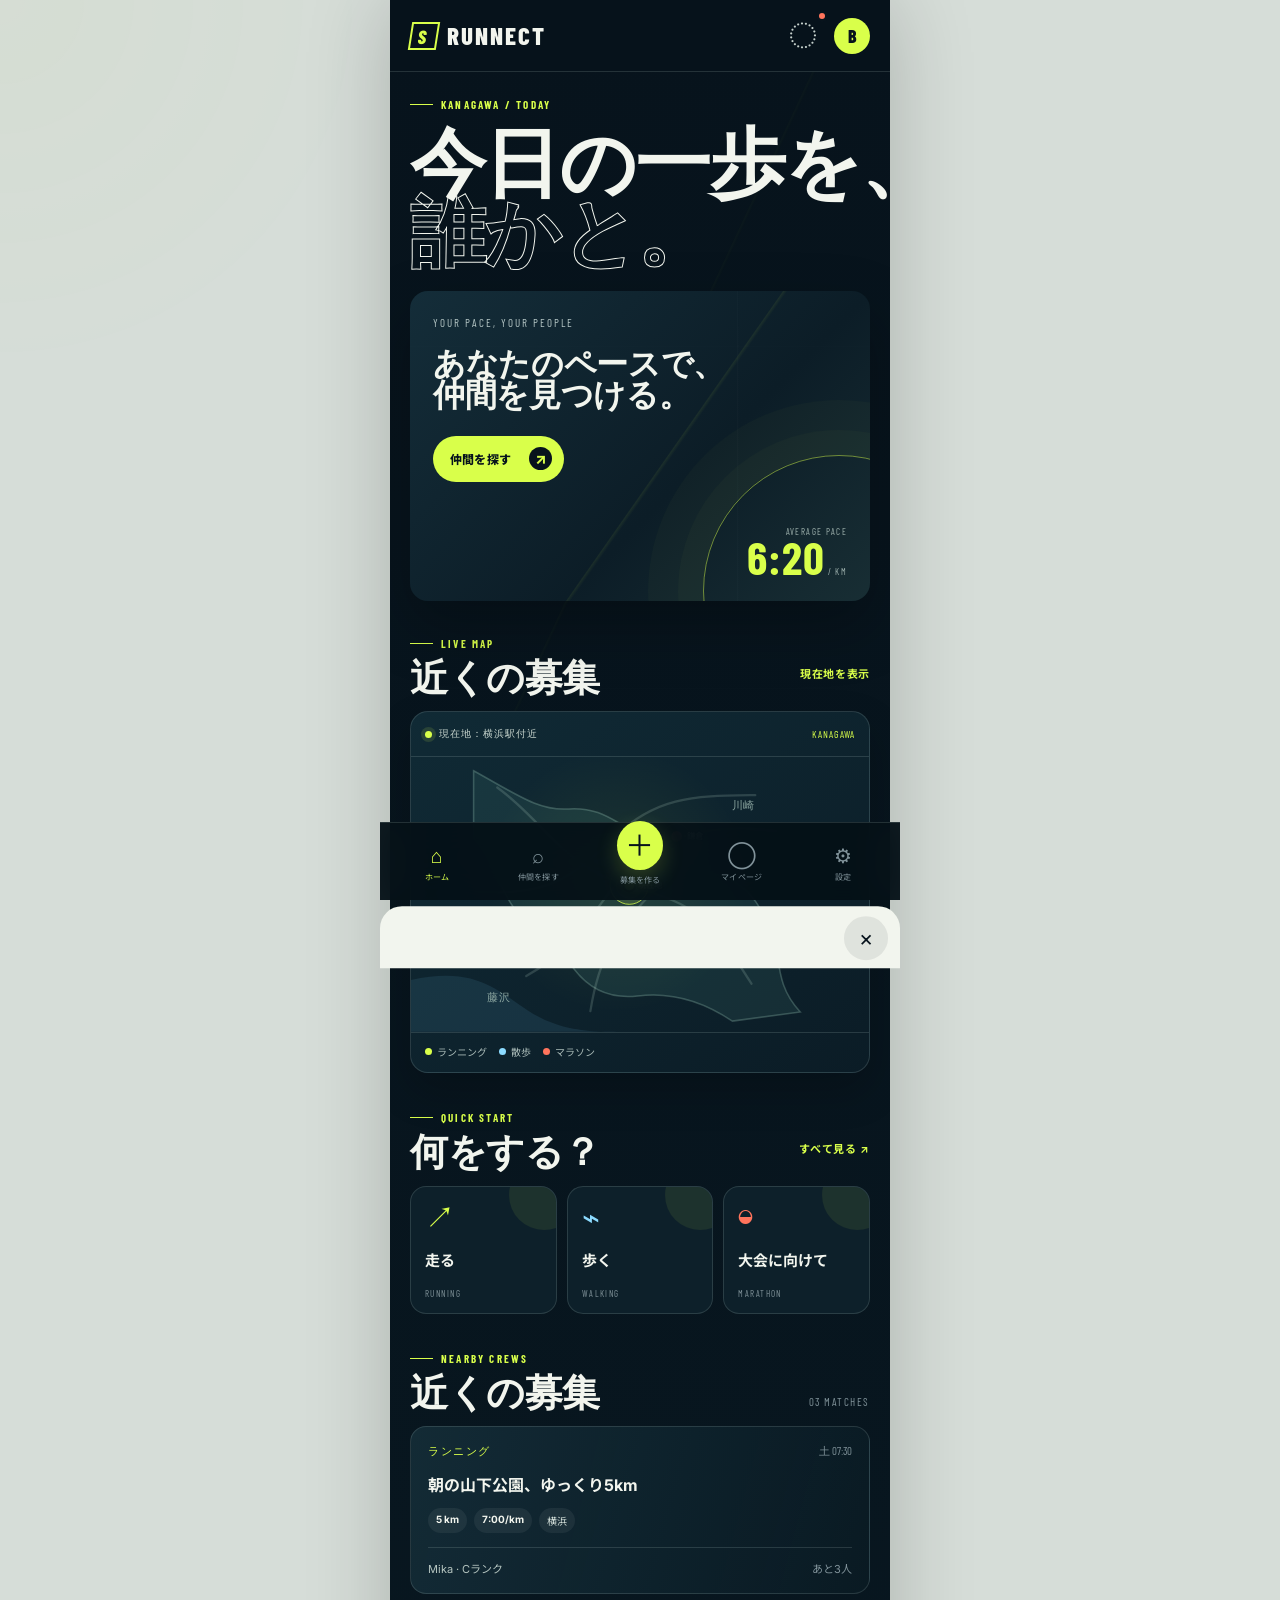
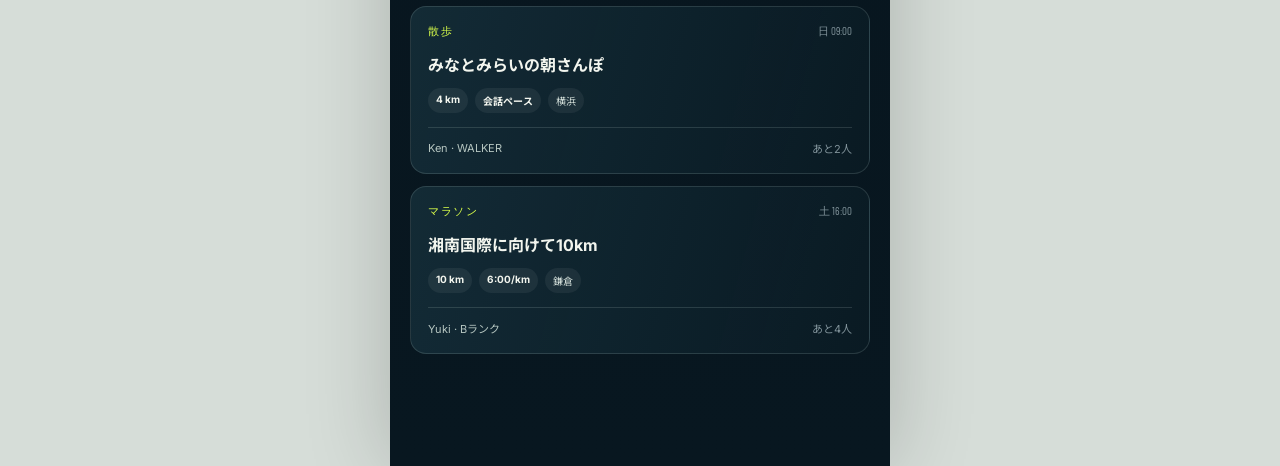
==== stride/index.html @ 76ced03f "Publish RUNNECT static demo" ====
<!doctype html>
<html lang="ja">
  <head>
    <meta charset="UTF-8" />
    <meta name="viewport" content="width=device-width, initial-scale=1.0, viewport-fit=cover" />
    <meta name="theme-color" content="#08131c" />
    <meta name="description" content="RUNNECT（ラネクト） — 一人の運動を、仲間との体験へ。神奈川県のランニング・散歩・マラソン仲間募集アプリのプロトタイプ。" />
    <title>RUNNECT（ラネクト） — 一人の運動を、仲間との体験へ。</title>
    <link rel="preconnect" href="https://fonts.googleapis.com" />
    <link rel="preconnect" href="https://fonts.gstatic.com" crossorigin />
    <link href="https://fonts.googleapis.com/css2?family=Barlow+Condensed:wght@500;600;700;800&family=Inter:wght@400;500;600;700;800&family=Noto+Sans+JP:wght@400;500;700;900&display=swap" rel="stylesheet" />
    <link rel="stylesheet" href="styles.css" />
  </head>
  <body>
    <div class="app-shell">
      <header class="app-header">
        <a class="wordmark" href="#home" aria-label="RUNNECT ホーム"><span class="wordmark-mark">S</span><span>RUNNECT</span></a>
        <div class="header-actions"><button class="icon-button" type="button" aria-label="通知"><span class="notification-dot"></span>◌</button><button class="avatar avatar--small" type="button" data-view="profile" aria-label="マイページ">B</button></div>
      </header>

      <main>
        <section class="view active" id="view-home" data-view-panel="home">
          <div class="home-heading">
            <div><p class="eyebrow"><span class="eyebrow-line"></span> KANAGAWA / TODAY</p><h1><span>今日の一歩を、</span><em>誰かと。</em></h1></div>
            <div class="rank-badge rank-badge--home"><strong>C</strong><span>RANK</span></div>
          </div>
          <div class="hero-card">
            <div class="hero-card-grid"></div>
            <div class="hero-card-copy"><p class="hero-kicker">YOUR PACE, YOUR PEOPLE</p><h2>あなたのペースで、<br />仲間を見つける。</h2><button class="primary-button" type="button" data-view="search">仲間を探す <span>↗</span></button></div>
            <div class="hero-metric"><span>AVERAGE PACE</span><strong>6:20</strong><small>/ KM</small></div>
          </div>

          <section class="section-block map-section" aria-labelledby="map-title"><div class="section-heading"><div><p class="eyebrow"><span class="eyebrow-line"></span> LIVE MAP</p><h2 id="map-title">近くの募集</h2></div><button class="text-button" type="button" id="locate-me">現在地を表示</button></div><div class="map-card" data-map><div class="map-toolbar"><span class="map-status"><i></i><span id="location-label">現在地：横浜駅付近</span></span><span class="map-scale">KANAGAWA</span></div><svg class="map-visual" viewBox="0 0 600 360" role="img" aria-label="神奈川県内の募集地点と現在地を示すデモマップ"><path class="map-coast" d="M82 18C140 50 168 71 207 68c48-3 64 24 102 36 35 11 58 42 92 50 41 10 61 47 72 77 12 32 3 67 37 103l-89 12c-43-29-84-38-124-33-43 5-73-16-92-48-17-28-42-35-62-57-25-27-33-70-61-102z"/><path class="map-road" d="M113 40C178 87 196 143 287 169s104 41 159 128M151 287c74-42 95-101 136-142s104-59 191-48M85 176c78 6 119-8 177-67s111-58 189-59M235 333c11-70 32-108 90-164"/><path class="map-water" d="M0 292C82 275 108 302 153 332 188 355 229 362 274 360H0z"/><g class="map-place-labels"><text x="420" y="68">川崎</text><text x="274" y="151">横浜</text><text x="184" y="250">鎌倉</text><text x="100" y="320">藤沢</text></g><g id="map-markers"></g><g id="current-location-marker" class="current-marker" transform="translate(286 168)"><circle class="current-pulse" r="25"/><circle class="current-dot" r="8"/><text x="12" y="4">現在地</text></g></svg><div class="map-legend"><span><i class="legend-dot legend-dot--run"></i>ランニング</span><span><i class="legend-dot legend-dot--walk"></i>散歩</span><span><i class="legend-dot legend-dot--marathon"></i>マラソン</span></div></div></section>

          <section class="section-block quick-section" aria-labelledby="quick-title"><div class="section-heading"><div><p class="eyebrow"><span class="eyebrow-line"></span> QUICK START</p><h2 id="quick-title">何をする？</h2></div><button class="text-button" type="button" data-view="search">すべて見る ↗</button></div><div class="activity-grid"><button class="activity-card activity-card--run" type="button" data-filter-activity="ランニング"><span class="activity-icon">↗</span><b>走る</b><small>RUNNING</small></button><button class="activity-card activity-card--walk" type="button" data-filter-activity="散歩"><span class="activity-icon">⌁</span><b>歩く</b><small>WALKING</small></button><button class="activity-card activity-card--marathon" type="button" data-filter-activity="マラソン"><span class="activity-icon">◒</span><b>大会に向けて</b><small>MARATHON</small></button></div></section>

          <section class="section-block" aria-labelledby="nearby-title"><div class="section-heading"><div><p class="eyebrow"><span class="eyebrow-line"></span> NEARBY CREWS</p><h2 id="nearby-title">近くの募集</h2></div><span class="result-count">03 MATCHES</span></div><div class="listing-stack" id="home-listings"></div></section>
        </section>

        <section class="view" id="view-search" data-view-panel="search">
          <div class="page-heading"><p class="eyebrow"><span class="eyebrow-line"></span> FIND YOUR CREW</p><h1>仲間を<br /><em>探す。</em></h1><p>走る場所、ペース、距離。<br />自分に合う条件から見つけよう。</p></div>
          <div class="filter-panel"><div class="filter-top"><span>FILTERS</span><button class="reset-button" type="button" id="reset-filters">RESET</button></div><div class="filter-group"><label>ACTIVITY</label><div class="chip-row" data-filter-group="activity"><button class="filter-chip active" type="button" data-value="すべて">すべて</button><button class="filter-chip" type="button" data-value="ランニング">ランニング</button><button class="filter-chip" type="button" data-value="散歩">散歩</button><button class="filter-chip" type="button" data-value="マラソン">マラソン</button></div></div><div class="filter-group"><label>PACE</label><div class="chip-row" data-filter-group="pace"><button class="filter-chip active" type="button" data-value="すべて">すべて</button><button class="filter-chip" type="button" data-value="ゆっくり">ゆっくり</button><button class="filter-chip" type="button" data-value="普通">普通</button><button class="filter-chip" type="button" data-value="速め">速め</button></div></div><div class="filter-group"><label>AREA</label><div class="chip-row" data-filter-group="area"><button class="filter-chip active" type="button" data-value="すべて">すべて</button><button class="filter-chip" type="button" data-value="横浜">横浜</button><button class="filter-chip" type="button" data-value="川崎">川崎</button><button class="filter-chip" type="button" data-value="鎌倉">鎌倉</button></div></div></div>
          <div class="search-results"><div class="section-heading"><h2>募集一覧</h2><span class="result-count" id="search-count">03 MATCHES</span></div><div class="map-card map-card--search" data-map><div class="map-toolbar"><span class="map-status"><i></i><span>現在地と募集場所</span></span><button class="map-link" type="button" id="locate-me-search">現在地を更新</button></div><svg class="map-visual" viewBox="0 0 600 360" role="img" aria-label="検索条件に一致する募集地点を示すデモマップ"><path class="map-coast" d="M82 18C140 50 168 71 207 68c48-3 64 24 102 36 35 11 58 42 92 50 41 10 61 47 72 77 12 32 3 67 37 103l-89 12c-43-29-84-38-124-33-43 5-73-16-92-48-17-28-42-35-62-57-25-27-33-70-61-102z"/><path class="map-road" d="M113 40C178 87 196 143 287 169s104 41 159 128M151 287c74-42 95-101 136-142s104-59 191-48M85 176c78 6 119-8 177-67s111-58 189-59M235 333c11-70 32-108 90-164"/><path class="map-water" d="M0 292C82 275 108 302 153 332 188 355 229 362 274 360H0z"/><g class="map-place-labels"><text x="420" y="68">川崎</text><text x="274" y="151">横浜</text><text x="184" y="250">鎌倉</text><text x="100" y="320">藤沢</text></g><g class="map-markers" data-map-markers></g><g class="current-marker" data-current-marker transform="translate(286 168)"><circle class="current-pulse" r="25"/><circle class="current-dot" r="8"/><text x="12" y="4">現在地</text></g></svg></div><div class="listing-stack" id="search-listings"></div></div>
        </section>

        <section class="view" id="view-create" data-view-panel="create">
          <div class="page-heading page-heading--compact"><p class="eyebrow"><span class="eyebrow-line"></span> START A CREW</p><h1>募集を<br /><em>つくる。</em></h1><p>一緒に動く仲間を募集しよう。<br />まずは気軽な予定から。</p></div>
          <form class="create-form" id="create-form"><div class="form-section"><div class="form-label"><span>01</span><label>何をする？</label></div><div class="segmented-control" data-create-group="activity"><button class="segment active" type="button" data-value="ランニング">ランニング</button><button class="segment" type="button" data-value="散歩">散歩</button><button class="segment" type="button" data-value="マラソン">マラソン</button></div></div><div class="form-section"><div class="form-label"><span>02</span><label>どこで？</label></div><select name="area" class="field-select"><option>横浜</option><option>川崎</option><option>鎌倉</option><option>藤沢</option><option>神奈川県内</option></select></div><div class="form-grid"><div class="form-section"><div class="form-label"><span>03</span><label>距離</label></div><select name="distance" class="field-select"><option>3 km</option><option selected>5 km</option><option>10 km</option><option>ハーフ</option></select></div><div class="form-section"><div class="form-label"><span>04</span><label>ペース</label></div><select name="pace" class="field-select"><option>ゆっくり</option><option selected>普通</option><option>速め</option></select></div></div><div class="form-section"><div class="form-label"><span>05</span><label>いつ？</label></div><input class="text-input" name="date" type="text" value="土曜日 09:00" /></div><div class="form-section"><div class="form-label"><span>06</span><label>ひとこと</label></div><textarea class="text-input text-area" name="note" rows="3">会話しながら楽しく走れる方、ぜひ。</textarea></div><button class="primary-button primary-button--full" type="submit">募集を公開する <span>↗</span></button></form>
        </section>

        <section class="view" id="view-profile" data-view-panel="profile">
          <div class="profile-cover"><div class="profile-cover-lines"></div><p class="eyebrow"><span class="eyebrow-line"></span> MY RUNNECT</p><div class="profile-person"><div class="avatar avatar--large">B</div><div><h1>BEATRICE</h1><p>横浜 / 週2〜3回</p></div></div></div>
          <div class="profile-rank-card"><div class="profile-rank-copy"><p class="eyebrow">RUNNING RANK</p><h2>Steady<br /><em>RUNNECTR</em></h2><p>自分のペースで、着実に。</p></div><div class="rank-badge rank-badge--profile"><strong>C</strong><span>6:20<br />/ KM</span></div></div>
          <div class="profile-stats"><div><strong>24</strong><span>JOINED</span></div><div><strong>186</strong><span>KM / MONTH</span></div><div><strong>12</strong><span>CREW DAYS</span></div></div>
          <section class="section-block profile-goals"><div class="section-heading"><div><p class="eyebrow"><span class="eyebrow-line"></span> MY PREFERENCES</p><h2>探したい仲間</h2></div></div><div class="preference-list"><div><span>活動</span><b>ランニング / 散歩</b></div><div><span>ペース</span><b>ゆっくり〜普通</b></div><div><span>距離</span><b>3〜10 km</b></div></div></section>
        </section>

        <section class="view" id="view-settings" data-view-panel="settings">
          <div class="page-heading page-heading--compact"><p class="eyebrow"><span class="eyebrow-line"></span> APP SETTINGS</p><h1>設定を<br /><em>整える。</em></h1><p>あなたの使いやすいRUNNECT（ラネクト）に。<br />設定はこの端末内のデモ状態です。</p></div>
          <div class="settings-list"><div class="settings-group"><p class="settings-group-label">PREFERENCES</p><button class="settings-row" type="button" data-setting="通知"><span class="settings-icon">◌</span><span class="settings-copy"><b>イベント通知</b><small>新しい募集や参加申請を知らせる</small></span><span class="toggle active" aria-hidden="true"><i></i></span></button><button class="settings-row" type="button" data-setting="位置情報"><span class="settings-icon">⌖</span><span class="settings-copy"><b>位置情報</b><small>現在地から近い募集を表示する</small></span><span class="toggle" aria-hidden="true"><i></i></span></button><button class="settings-row" type="button" data-setting="モーション"><span class="settings-icon">↗</span><span class="settings-copy"><b>アニメーション</b><small>画面の動きをゆるやかに表示する</small></span><span class="toggle active" aria-hidden="true"><i></i></span></button></div><div class="settings-group"><p class="settings-group-label">ACCOUNT</p><button class="settings-row settings-row--link" type="button" data-setting="プロフィール"><span class="settings-icon">◯</span><span class="settings-copy"><b>プロフィールを編集</b><small>名前・エリア・ペースを変更</small></span><span class="settings-arrow">›</span></button><a class="settings-row settings-row--link" href="safety.html"><span class="settings-icon">?</span><span class="settings-copy"><b>ヘルプ・安全ガイド</b><small>安心して仲間を探すために</small></span><span class="settings-arrow">›</span></a></div><div class="settings-footer"><span>RUNNECT PROTOTYPE</span><b>v0.3 / KANAGAWA</b></div><div class="legal-links"><a href="terms.html">利用規約</a><a href="privacy.html">プライバシーポリシー</a><a href="safety.html">安全ガイド</a></div></div>
        </section>
      </main>

      <nav class="bottom-nav" aria-label="メインナビゲーション"><button class="nav-item active" type="button" data-view="home"><span>⌂</span><small>ホーム</small></button><button class="nav-item" type="button" data-view="search"><span>⌕</span><small>仲間を探す</small></button><button class="nav-item nav-item--create" type="button" data-view="create"><span>＋</span><small>募集を作る</small></button><button class="nav-item" type="button" data-view="profile"><span>◯</span><small>マイページ</small></button><button class="nav-item" type="button" data-view="settings"><span>⚙</span><small>設定</small></button></nav>
    </div>

    <div class="modal-backdrop" id="modal-backdrop" hidden></div><aside class="detail-sheet" id="detail-sheet" aria-hidden="true"><button class="sheet-close" type="button" id="close-sheet" aria-label="閉じる">×</button><div id="detail-content"></div></aside><div class="toast" id="toast" role="status" aria-live="polite"></div>
    <script src="script.js"></script>
  </body>
</html>
---- stride/styles.css ----
:root{--ink:#07131c;--ink-2:#0d202a;--ink-3:#142c37;--paper:#f2f5ee;--muted:#81939a;--muted-2:#597079;--lime:#d9ff4a;--lime-soft:rgba(217,255,74,.12);--coral:#ff745c;--line:rgba(218,239,232,.14);--shadow:0 24px 60px rgba(0,0,0,.28);--display:'Barlow Condensed','Arial Narrow',sans-serif;--body:'Inter','Noto Sans JP',sans-serif;--radius:20px}*{box-sizing:border-box}html{scroll-behavior:smooth}body{margin:0;background:#d6ddd8;color:var(--paper);font-family:var(--body),sans-serif;-webkit-font-smoothing:antialiased}button,input,select,textarea{font:inherit}button{cursor:pointer}.app-shell{position:relative;min-height:100vh;max-width:520px;margin:0 auto;background:var(--ink);overflow:hidden;box-shadow:0 0 80px rgba(0,0,0,.2)}.app-shell:before{content:'';position:fixed;inset:0;pointer-events:none;opacity:.18;background-image:linear-gradient(115deg,transparent 0 49.7%,rgba(217,255,74,.13) 49.8%,transparent 50%),radial-gradient(circle at 0 0,rgba(217,255,74,.16),transparent 26%);z-index:0}.app-header{height:76px;padding:18px 22px;display:flex;align-items:center;justify-content:space-between;border-bottom:1px solid var(--line);position:relative;z-index:5;background:rgba(7,19,28,.94);backdrop-filter:blur(16px);position:sticky;top:0}.wordmark{display:inline-flex;align-items:center;gap:9px;color:var(--paper);font-family:var(--display);font-size:25px;line-height:1;letter-spacing:.08em;text-decoration:none;font-weight:800}.wordmark-mark{display:grid;place-items:center;width:28px;height:28px;border:2px solid var(--lime);color:var(--lime);font-size:19px;line-height:1;transform:skew(-9deg)}.header-actions{display:flex;align-items:center;gap:12px}.icon-button{position:relative;color:#c4d0cb;background:none;border:0;font-size:28px;line-height:1;padding:2px}.notification-dot{position:absolute;right:1px;top:0;width:6px;height:6px;background:var(--coral);border-radius:50%;box-shadow:0 0 0 3px var(--ink)}.avatar{display:grid;place-items:center;border-radius:50%;background:var(--lime);color:var(--ink);font-family:var(--display);font-weight:800}.avatar--small{border:0;width:35px;height:35px;font-size:18px}.avatar--large{width:67px;height:67px;font-size:33px;flex:none}.view{display:none;position:relative;z-index:1;padding:28px 22px 108px;animation:rise-in .34s ease both}.view.active{display:block}@keyframes rise-in{from{opacity:0;transform:translateY(10px)}to{opacity:1;transform:none}}.eyebrow{display:flex;align-items:center;gap:8px;color:var(--lime);font-family:var(--display);font-size:11px;letter-spacing:.2em;line-height:1.2;margin:0 0 15px}.eyebrow-line{display:inline-block;width:23px;height:1px;background:var(--lime)}h1,h2,p{margin-top:0}h1,h2{font-family:var(--display);text-transform:uppercase}h1{font-size:clamp(55px,16vw,88px);line-height:.84;letter-spacing:-.02em;margin-bottom:20px}h1 em,h2 em{color:transparent;font-style:normal;-webkit-text-stroke:1px var(--paper)}h2{font-size:38px;line-height:.9;letter-spacing:-.01em;margin-bottom:0}.home-heading{display:flex;justify-content:space-between;align-items:flex-start;margin-bottom:28px}.home-heading h1{margin-bottom:0}.rank-badge{display:flex;flex-direction:column;justify-content:center;align-items:center;border-radius:50%;background:var(--lime);color:var(--ink);font-family:var(--display);line-height:.9;box-shadow:0 0 0 6px var(--lime-soft)}.rank-badge strong{font-size:38px;font-weight:800}.rank-badge span{font-size:9px;letter-spacing:.16em;margin-top:7px}.rank-badge--home{width:70px;height:70px;margin-top:5px}.hero-card{min-height:284px;border-radius:var(--radius);padding:25px 23px;position:relative;overflow:hidden;background:linear-gradient(135deg,#142d39,#0c1d27 60%,#182e34);box-shadow:var(--shadow);margin-bottom:42px}.hero-card:after{content:'';position:absolute;width:270px;height:270px;border:1px solid rgba(217,255,74,.48);border-radius:50%;right:-105px;bottom:-126px;box-shadow:0 0 0 25px rgba(217,255,74,.025),0 0 0 55px rgba(217,255,74,.025)}.hero-card-grid{position:absolute;inset:0;opacity:.32;background:linear-gradient(125deg,transparent 0 55%,rgba(217,255,74,.22) 55.2%,transparent 55.8%),linear-gradient(90deg,transparent 0 71%,rgba(255,255,255,.05) 71.2%,transparent 71.5%),linear-gradient(0deg,transparent 0 82%,rgba(255,255,255,.05) 82.2%,transparent 82.5%)}.hero-card-copy{position:relative;z-index:1}.hero-kicker{font-family:var(--display);font-size:11px;letter-spacing:.18em;color:#b7c8c7;margin-bottom:18px}.hero-card h2{font-size:32px;line-height:.98;margin-bottom:26px}.hero-metric{position:absolute;z-index:1;bottom:22px;right:23px;text-align:right}.hero-metric span,.hero-metric small{display:block;color:#9fb2ae;font-family:var(--display);letter-spacing:.15em;font-size:9px}.hero-metric strong{font-family:var(--display);font-size:46px;line-height:.88;color:var(--lime);letter-spacing:.02em}.hero-metric small{display:inline-block;margin-left:3px}.primary-button{display:inline-flex;align-items:center;gap:18px;border:0;background:var(--lime);color:var(--ink);border-radius:999px;padding:12px 14px 12px 18px;font-size:12px;font-weight:800;letter-spacing:.02em;transition:transform .2s,box-shadow .2s}.primary-button span{display:grid;place-items:center;width:23px;height:23px;border-radius:50%;background:var(--ink);color:var(--lime);font-size:15px}.primary-button:hover{transform:translateY(-2px);box-shadow:0 9px 22px rgba(217,255,74,.18)}.section-block{margin-top:38px}.section-heading{display:flex;align-items:flex-end;justify-content:space-between;gap:15px;margin-bottom:18px}.section-heading .eyebrow{margin-bottom:9px}.text-button,.reset-button{border:0;background:none;color:var(--lime);font-size:11px;font-weight:700;letter-spacing:.06em;padding:4px 0}.result-count{color:var(--muted);font-family:var(--display);font-size:11px;letter-spacing:.14em;white-space:nowrap}.activity-grid{display:grid;grid-template-columns:repeat(3,1fr);gap:9px}.activity-card{min-height:125px;text-align:left;border:1px solid var(--line);border-radius:15px;padding:13px 12px;background:var(--ink-2);color:var(--paper);display:flex;flex-direction:column;justify-content:space-between;position:relative;overflow:hidden;transition:transform .2s,border-color .2s}.activity-card:hover{transform:translateY(-3px);border-color:var(--lime)}.activity-card:after{content:'';position:absolute;width:70px;height:70px;border-radius:50%;right:-23px;top:-27px;background:var(--lime);opacity:.08}.activity-icon{font-family:var(--display);font-size:30px;color:var(--lime);line-height:1}.activity-card b{font-size:15px}.activity-card small{font-family:var(--display);font-size:9px;letter-spacing:.16em;color:var(--muted)}.activity-card--walk .activity-icon{color:#8cdbff}.activity-card--marathon .activity-icon{color:var(--coral)}.listing-stack{display:flex;flex-direction:column;gap:10px}.listing-card{border:1px solid var(--line);border-radius:16px;padding:16px;background:linear-gradient(105deg,rgba(20,44,55,.95),rgba(10,27,36,.85));text-align:left;color:var(--paper);width:100%;transition:border-color .2s,transform .2s}.listing-card:hover{border-color:rgba(217,255,74,.55);transform:translateY(-2px)}.listing-top,.listing-bottom{display:flex;align-items:center;justify-content:space-between;gap:10px}.listing-top{margin-bottom:13px}.activity-label{font-family:var(--display);font-size:11px;letter-spacing:.14em;color:var(--lime)}.listing-time{font-family:var(--display);font-size:11px;color:var(--muted)}.listing-title{font-size:16px;margin:0 0 12px;font-weight:700}.listing-bottom{border-top:1px solid var(--line);padding-top:12px;color:#b6c6c1;font-size:11px}.listing-bottom span:last-child{color:var(--muted)}.listing-data{display:flex;gap:7px;margin-bottom:14px;flex-wrap:wrap}.data-chip{background:rgba(255,255,255,.06);border-radius:999px;padding:5px 8px;color:#cfdbd6;font-size:10px}.data-chip strong{color:var(--paper)}.page-heading{margin-bottom:30px}.page-heading p:last-child{color:#a8b9b6;font-size:13px;line-height:1.8;margin-bottom:0}.page-heading--compact{margin-bottom:28px}.filter-panel{background:var(--ink-2);border:1px solid var(--line);border-radius:18px;padding:17px;margin-bottom:30px}.filter-top{display:flex;justify-content:space-between;align-items:center;color:var(--muted);font-family:var(--display);font-size:11px;letter-spacing:.17em;margin-bottom:18px}.filter-group{margin-top:17px}.filter-group label{display:block;color:var(--muted);font-family:var(--display);font-size:10px;letter-spacing:.17em;margin-bottom:9px}.chip-row{display:flex;gap:7px;overflow-x:auto;padding-bottom:2px;scrollbar-width:none}.chip-row::-webkit-scrollbar{display:none}.filter-chip{white-space:nowrap;border:1px solid var(--line);background:transparent;color:#acc0bb;border-radius:999px;padding:8px 12px;font-size:11px}.filter-chip.active{background:var(--lime);border-color:var(--lime);color:var(--ink);font-weight:800}.search-results .section-heading h2{font-size:30px}.form-section{margin-bottom:23px}.form-label{display:flex;align-items:center;gap:10px;margin-bottom:9px}.form-label span{font-family:var(--display);font-size:12px;color:var(--lime)}.form-label label{font-size:12px;font-weight:700}.segmented-control{display:grid;grid-template-columns:repeat(3,1fr);gap:4px;padding:4px;background:var(--ink-2);border-radius:12px}.segment{border:0;border-radius:8px;background:transparent;color:#9fb2ae;padding:10px 4px;font-size:11px}.segment.active{background:var(--lime);color:var(--ink);font-weight:800}.field-select,.text-input{width:100%;appearance:none;background:var(--ink-2);border:1px solid var(--line);border-radius:12px;color:var(--paper);padding:13px 14px;font-size:13px;outline:none}.field-select:focus,.text-input:focus{border-color:var(--lime)}.form-grid{display:grid;grid-template-columns:1fr 1fr;gap:10px}.text-area{resize:vertical;line-height:1.6}.primary-button--full{width:100%;justify-content:space-between;margin-top:7px;padding:14px 15px 14px 19px}.profile-cover{border-radius:var(--radius);padding:23px 20px 21px;position:relative;overflow:hidden;background:linear-gradient(135deg,#162f3a,#0b1b25);margin-bottom:12px}.profile-cover-lines{position:absolute;inset:0;background:linear-gradient(125deg,transparent 0 60%,rgba(217,255,74,.3) 60.2%,transparent 60.8%),linear-gradient(165deg,transparent 0 78%,rgba(217,255,74,.12) 78.3%,transparent 78.7%)}.profile-person{position:relative;display:flex;align-items:center;gap:15px;margin-top:43px}.profile-person h1{font-size:42px;margin:0 0 5px}.profile-person p{color:#afbfbb;font-size:12px;margin:0}.profile-rank-card{display:flex;justify-content:space-between;align-items:center;border-radius:18px;padding:20px;background:var(--lime);color:var(--ink);margin-bottom:12px}.profile-rank-copy .eyebrow{color:var(--ink);margin-bottom:11px}.profile-rank-copy h2{font-size:37px;line-height:.84;margin-bottom:12px}.profile-rank-copy h2 em{-webkit-text-stroke:1px var(--ink)}.profile-rank-copy p:last-child{font-size:11px;margin:0}.rank-badge--profile{background:var(--ink);color:var(--lime);width:86px;height:86px;box-shadow:none}.rank-badge--profile strong{font-size:44px}.rank-badge--profile span{color:#b3c6bd;text-align:center;line-height:1.2}.profile-stats{display:grid;grid-template-columns:repeat(3,1fr);gap:1px;background:var(--line);border:1px solid var(--line);border-radius:15px;overflow:hidden;margin-bottom:38px}.profile-stats div{background:var(--ink-2);padding:15px 8px;text-align:center}.profile-stats strong{display:block;font-family:var(--display);font-size:26px;color:var(--lime)}.profile-stats span{display:block;color:var(--muted);font-family:var(--display);font-size:9px;letter-spacing:.08em;margin-top:4px}.preference-list{border-top:1px solid var(--line)}.preference-list div{display:flex;justify-content:space-between;gap:15px;border-bottom:1px solid var(--line);padding:14px 0;font-size:12px}.preference-list span{color:var(--muted)}.preference-list b{text-align:right}.bottom-nav{position:fixed;z-index:10;bottom:0;left:50%;transform:translateX(-50%);width:min(520px,100%);display:grid;grid-template-columns:repeat(4,1fr);height:74px;padding:8px 10px max(8px,env(safe-area-inset-bottom));background:rgba(5,16,23,.94);border-top:1px solid var(--line);backdrop-filter:blur(18px)}.nav-item{display:flex;flex-direction:column;align-items:center;justify-content:center;gap:3px;border:0;background:none;color:var(--muted);font-size:22px;line-height:1}.nav-item small{font-size:9px;letter-spacing:.02em}.nav-item.active{color:var(--lime)}.nav-item--create{position:relative;margin-top:-21px}.nav-item--create span{display:grid;place-items:center;width:49px;height:49px;background:var(--lime);border-radius:50%;color:var(--ink);font-size:29px;box-shadow:0 8px 22px rgba(217,255,74,.2)}.nav-item--create small{margin-top:3px}.modal-backdrop{position:fixed;inset:0;z-index:20;background:rgba(0,0,0,.65);backdrop-filter:blur(4px)}.detail-sheet{position:fixed;z-index:21;left:50%;bottom:0;width:min(520px,100%);max-height:83vh;overflow:auto;transform:translate(-50%,110%);border-radius:24px 24px 0 0;background:var(--paper);color:var(--ink);padding:25px 22px 35px;transition:transform .34s cubic-bezier(.2,.8,.2,1)}.detail-sheet.open{transform:translate(-50%,0)}.sheet-close{position:absolute;right:17px;top:14px;border:0;background:rgba(7,19,28,.08);border-radius:50%;width:31px;height:31px;font-size:22px;line-height:1;color:var(--ink)}.detail-kicker{color:#597079;font-family:var(--display);font-size:11px;letter-spacing:.15em;margin:0 0 13px}.detail-sheet h2{font-size:44px;margin:0 35px 9px 0}.detail-sheet>div p{color:#597079;font-size:13px;line-height:1.7}.detail-sheet .data-chip{background:rgba(7,19,28,.08);color:var(--ink)}.detail-meta{display:grid;grid-template-columns:1fr 1fr;border-top:1px solid rgba(7,19,28,.15);border-bottom:1px solid rgba(7,19,28,.15);margin:20px 0;padding:15px 0;gap:17px}.detail-meta span{display:block;color:#597079;font-family:var(--display);font-size:10px;letter-spacing:.1em}.detail-meta strong{display:block;font-size:14px;margin-top:4px}.detail-action{width:100%;justify-content:space-between;margin-top:8px}.toast{position:fixed;z-index:30;left:50%;bottom:88px;transform:translate(-50%,20px);opacity:0;pointer-events:none;background:var(--lime);color:var(--ink);border-radius:999px;padding:12px 17px;font-size:12px;font-weight:800;transition:opacity .25s,transform .25s;white-space:nowrap}.toast.show{opacity:1;transform:translate(-50%,0)}@media(min-width:700px){.app-shell{min-height:100vh}.view{padding-left:35px;padding-right:35px}.hero-card{min-height:310px}.bottom-nav{height:78px}}@media(prefers-reduced-motion:reduce){*,*:before,*:after{scroll-behavior:auto!important;animation-duration:.01ms!important;transition-duration:.01ms!important}}
.empty-state{border:1px dashed var(--line);border-radius:16px;padding:28px 18px;color:#a8b9b6;text-align:center}.empty-state strong,.empty-state span{display:block}.empty-state strong{color:var(--paper);font-size:14px;margin-bottom:7px}.empty-state span{font-size:12px}

/* RUNNECT usability pass: one surface system, one control rhythm. */
:root{--surface:rgba(20,44,55,.86);--surface-raised:#142c37;--border-strong:rgba(217,255,74,.38);--touch:46px}button,a,select,input,textarea{-webkit-tap-highlight-color:transparent;touch-action:manipulation}button:focus-visible,a:focus-visible,select:focus-visible,input:focus-visible,textarea:focus-visible{outline:2px solid var(--lime);outline-offset:3px}.modal-backdrop[hidden]{display:none}.modal-backdrop{opacity:1;transition:opacity .24s ease}body.modal-open{overflow:hidden}.app-shell{max-width:500px;background:linear-gradient(180deg,#07131c 0%,#081720 100%)}.app-header{height:72px;padding:14px 20px}.header-actions{gap:8px}.icon-button{min-width:var(--touch);min-height:var(--touch);display:grid;place-items:center}.avatar--small{width:36px;height:36px;min-width:36px}.view{padding:26px 20px 112px}.eyebrow{font-weight:700}.hero-card,.profile-cover,.profile-rank-card,.filter-panel{border-radius:18px}.hero-card{margin-bottom:36px}.primary-button{min-height:var(--touch);padding:9px 12px 9px 17px}.text-button,.reset-button{min-height:40px;padding:8px 0}.activity-grid{gap:10px}.activity-card{min-height:128px;border-radius:16px;padding:14px}.listing-stack{gap:12px}.listing-card{min-height:142px;border-radius:16px;padding:17px}.listing-card:active,.activity-card:active,.filter-chip:active,.segment:active,.nav-item:active{transform:scale(.985)}.filter-panel{padding:16px}.filter-chip{min-height:40px;padding:8px 13px}.form-section{margin-bottom:21px}.segmented-control{border-radius:14px;padding:4px}.segment{min-height:42px}.field-select,.text-input{min-height:var(--touch);border-radius:12px}.text-area{min-height:92px}.nav-item{min-height:56px;padding:3px 2px}.nav-item span{min-height:28px;display:grid;place-items:center}.nav-item--create{margin-top:-19px}.nav-item--create span{min-height:49px}.detail-sheet{padding:28px 20px calc(34px + env(safe-area-inset-bottom));border-radius:22px 22px 0 0}.sheet-close{width:44px;height:44px;right:12px;top:10px;display:grid;place-items:center}.detail-action{min-height:50px}.toast{bottom:96px;max-width:calc(100% - 36px);text-align:center}.empty-state{background:var(--surface);border-color:var(--border-strong)}@media(max-width:360px){.view{padding-left:16px;padding-right:16px}.home-heading h1,.page-heading h1{font-size:52px}.activity-card{padding-left:10px;padding-right:10px}.activity-card b{font-size:13px}.listing-title{font-size:15px}}

/* Map layer */
.home-heading h1{display:flex;flex-direction:column;gap:0}.home-heading h1 span,.home-heading h1 em{display:block;white-space:nowrap}.map-section{margin-top:34px}.map-card{position:relative;overflow:hidden;border:1px solid var(--line);border-radius:18px;background:linear-gradient(145deg,#102a35,#0b1c26);box-shadow:0 18px 42px rgba(0,0,0,.2)}.map-card--search{margin-bottom:26px}.map-toolbar{height:45px;display:flex;align-items:center;justify-content:space-between;padding:0 14px;border-bottom:1px solid var(--line);font-family:var(--display);font-size:10px;letter-spacing:.1em}.map-status{display:flex;align-items:center;gap:7px;color:#c5d3cc}.map-status i{display:block;width:7px;height:7px;border-radius:50%;background:var(--lime);box-shadow:0 0 0 4px rgba(217,255,74,.12)}.map-scale{color:var(--lime)}.map-link{border:0;background:none;color:var(--lime);font-size:10px;font-weight:800;padding:10px 0}.map-visual{display:block;width:100%;height:auto;min-height:220px;background:radial-gradient(circle at 45% 45%,rgba(217,255,74,.08),transparent 45%)}.map-coast{fill:rgba(93,161,151,.12);stroke:rgba(160,208,190,.28);stroke-width:2}.map-water{fill:rgba(96,170,213,.12)}.map-road{fill:none;stroke:rgba(212,238,224,.16);stroke-width:3;stroke-linecap:round}.map-place-labels{fill:#8ea8a2;font-family:var(--display);font-size:14px;letter-spacing:.08em}.map-marker{cursor:pointer;outline:none}.map-marker:focus .marker-dot,.map-marker:hover .marker-dot{stroke:var(--paper);stroke-width:3}.marker-halo{fill:rgba(217,255,74,.08);stroke:rgba(217,255,74,.35);stroke-width:1}.marker-dot{stroke:var(--ink);stroke-width:2}.map-marker text,.current-marker text{fill:var(--paper);font-family:var(--body);font-size:11px;font-weight:700;paint-order:stroke;stroke:var(--ink);stroke-width:4px;stroke-linejoin:round}.current-marker{pointer-events:none}.current-pulse{fill:rgba(217,255,74,.12);stroke:var(--lime);stroke-width:1;animation:location-pulse 2s ease-in-out infinite}.current-dot{fill:var(--lime);stroke:var(--ink);stroke-width:3}@keyframes location-pulse{0%,100%{opacity:.35;transform:scale(.85)}50%{opacity:.9;transform:scale(1.1)}}.map-legend{display:flex;gap:12px;padding:11px 14px 13px;border-top:1px solid var(--line);color:#a8b9b6;font-size:10px}.map-legend span{display:flex;align-items:center;gap:5px}.legend-dot{width:7px;height:7px;border-radius:50%;display:inline-block;background:var(--lime)}.legend-dot--walk{background:#8cdbff}.legend-dot--marathon{background:var(--coral)}@media(max-width:360px){.home-heading h1{font-size:52px}.map-toolbar{padding-left:11px;padding-right:11px}.map-legend{gap:7px;font-size:9px}}

.settings-list{display:flex;flex-direction:column;gap:28px}.settings-group{border-top:1px solid var(--line)}.settings-group-label{color:var(--lime);font-family:var(--display);font-size:10px;letter-spacing:.18em;margin:13px 0 4px}.settings-row{width:100%;min-height:70px;display:flex;align-items:center;gap:12px;padding:13px 0;border:0;border-bottom:1px solid var(--line);background:transparent;color:var(--paper);text-align:left}.settings-row:active{transform:scale(.99)}.settings-icon{display:grid;place-items:center;width:38px;height:38px;flex:none;border:1px solid var(--border-strong);border-radius:12px;color:var(--lime);font-family:var(--display);font-size:21px}.settings-copy{display:flex;flex:1;min-width:0;flex-direction:column;gap:4px}.settings-copy b{font-size:13px}.settings-copy small{color:var(--muted);font-size:10px;line-height:1.45}.toggle{width:42px;height:24px;flex:none;border-radius:999px;background:rgba(255,255,255,.12);padding:3px;transition:background .2s}.toggle i{display:block;width:18px;height:18px;border-radius:50%;background:#81939a;transition:transform .2s,background .2s}.toggle.active{background:var(--lime)}.toggle.active i{background:var(--ink);transform:translateX(18px)}.settings-arrow{color:var(--lime);font-size:28px;font-family:var(--display);line-height:1}.settings-footer{display:flex;justify-content:space-between;color:var(--muted);font-family:var(--display);font-size:10px;letter-spacing:.12em}.settings-footer b{color:#b4c5be;font-weight:500}@media(max-width:360px){.settings-copy small{font-size:9px}.settings-icon{width:34px;height:34px}}
.home-heading h1{font-size:clamp(36px,9.5vw,76px);line-height:.9}.home-heading h1 span,.home-heading h1 em{white-space:nowrap}@media(min-width:700px){.home-heading h1{font-size:76px}}
.bottom-nav{grid-template-columns:repeat(5,1fr);padding-left:6px;padding-right:6px}.nav-item{font-size:20px}.nav-item small{font-size:8px}.nav-item--create span{width:46px;height:46px}
.legal-shell{min-height:100vh}.legal-back{color:var(--lime);font-size:11px;text-decoration:none}.legal-page{padding:34px 22px 80px}.legal-page h1{font-size:clamp(58px,16vw,88px);margin-bottom:22px}.legal-lead{font-size:16px;line-height:1.8;font-weight:700;margin-bottom:18px}.draft-note{padding:14px 15px;border:1px solid rgba(217,255,74,.35);border-radius:12px;color:#cfe0b0;background:rgba(217,255,74,.07);font-size:12px;line-height:1.8}.legal-page h2{font-size:27px;margin:32px 0 10px;color:var(--lime)}.legal-page p{color:#b9c8c2;font-size:13px;line-height:2}.legal-page .legal-updated{border-top:1px solid var(--line);margin-top:35px;padding-top:16px;color:var(--muted);font-family:var(--display);font-size:11px;letter-spacing:.08em}.legal-links{display:flex;flex-wrap:wrap;gap:8px;margin-top:18px}.legal-links a{color:var(--lime);font-size:10px;border:1px solid var(--line);border-radius:999px;padding:8px 10px;text-decoration:none}.settings-row--link{text-decoration:none}
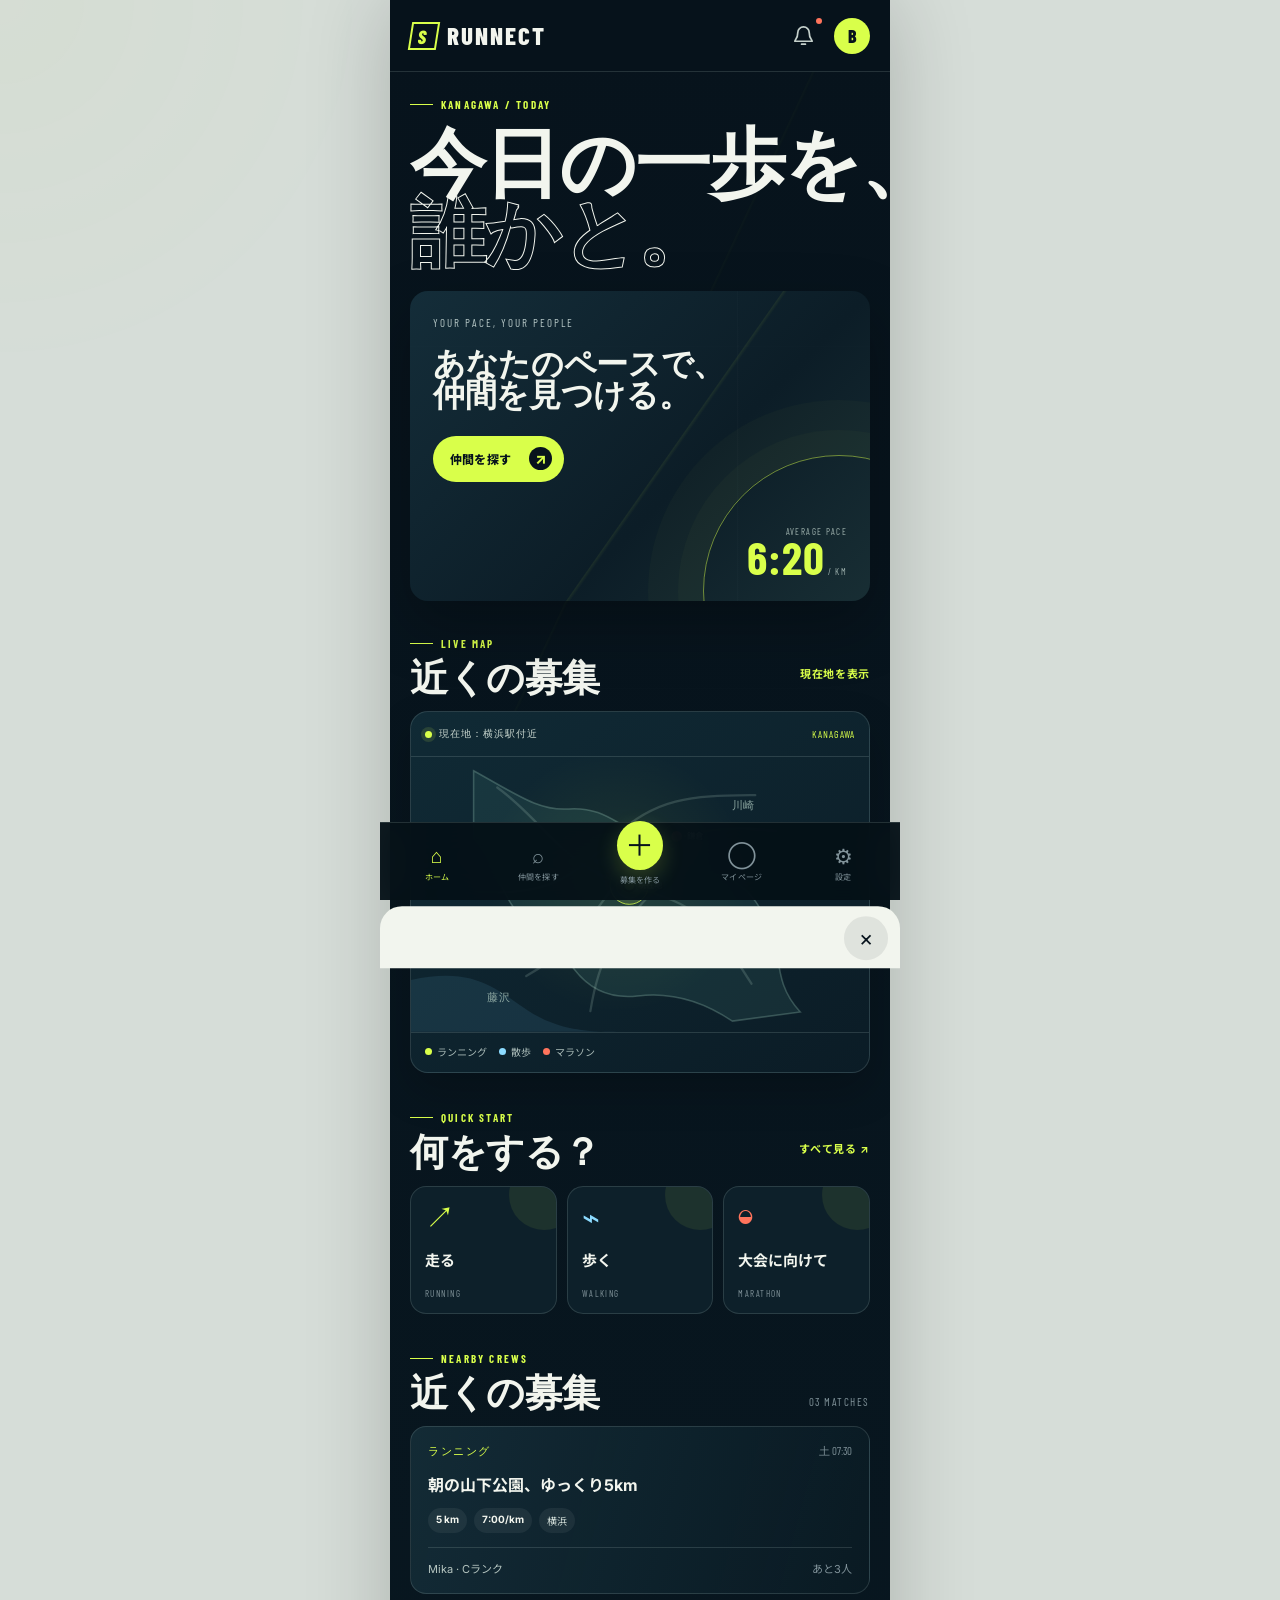
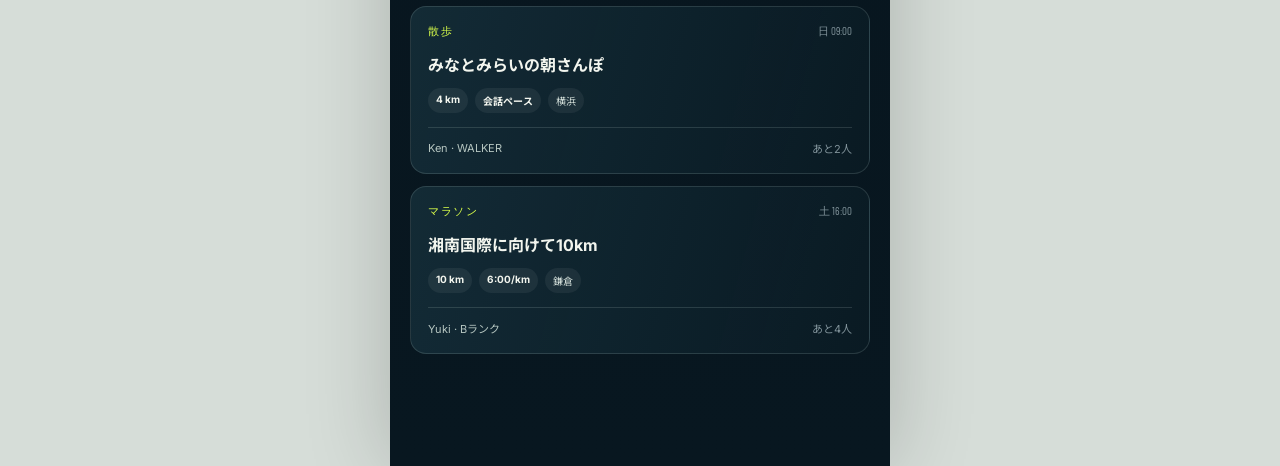
==== commit dc99489a: "Refine RUNNECT notification and settings icons" ====
--- a/stride/index.html
+++ b/stride/index.html
@@ -15,7 +15,7 @@
     <div class="app-shell">
       <header class="app-header">
         <a class="wordmark" href="#home" aria-label="RUNNECT ホーム"><span class="wordmark-mark">S</span><span>RUNNECT</span></a>
-        <div class="header-actions"><button class="icon-button" type="button" aria-label="通知"><span class="notification-dot"></span>◌</button><button class="avatar avatar--small" type="button" data-view="profile" aria-label="マイページ">B</button></div>
+        <div class="header-actions"><button class="icon-button" type="button" aria-label="通知"><span class="notification-dot"></span><svg class="bell-icon" viewBox="0 0 24 24" aria-hidden="true"><path d="M18 9a6 6 0 0 0-12 0c0 7-3 7-3 9h18c0-2-3-2-3-9M10 21h4" /></svg></button><button class="avatar avatar--small" type="button" data-view="profile" aria-label="マイページ">B</button></div>
       </header>
 
       <main>
@@ -61,7 +61,7 @@
         </section>
       </main>
 
-      <nav class="bottom-nav" aria-label="メインナビゲーション"><button class="nav-item active" type="button" data-view="home"><span>⌂</span><small>ホーム</small></button><button class="nav-item" type="button" data-view="search"><span>⌕</span><small>仲間を探す</small></button><button class="nav-item nav-item--create" type="button" data-view="create"><span>＋</span><small>募集を作る</small></button><button class="nav-item" type="button" data-view="profile"><span>◯</span><small>マイページ</small></button><button class="nav-item" type="button" data-view="settings"><span>⚙</span><small>設定</small></button></nav>
+      <nav class="bottom-nav" aria-label="メインナビゲーション"><button class="nav-item active" type="button" data-view="home"><span>⌂</span><small>ホーム</small></button><button class="nav-item" type="button" data-view="search"><span>⌕</span><small>仲間を探す</small></button><button class="nav-item nav-item--create" type="button" data-view="create"><span>＋</span><small>募集を作る</small></button><button class="nav-item" type="button" data-view="profile"><span>◯</span><small>マイページ</small></button><button class="nav-item" type="button" data-view="settings"><span>⚙︎</span><small>設定</small></button></nav>
     </div>
 
     <div class="modal-backdrop" id="modal-backdrop" hidden></div><aside class="detail-sheet" id="detail-sheet" aria-hidden="true"><button class="sheet-close" type="button" id="close-sheet" aria-label="閉じる">×</button><div id="detail-content"></div></aside><div class="toast" id="toast" role="status" aria-live="polite"></div>
--- a/stride/styles.css
+++ b/stride/styles.css
@@ -11,3 +11,5 @@
 .home-heading h1{font-size:clamp(36px,9.5vw,76px);line-height:.9}.home-heading h1 span,.home-heading h1 em{white-space:nowrap}@media(min-width:700px){.home-heading h1{font-size:76px}}
 .bottom-nav{grid-template-columns:repeat(5,1fr);padding-left:6px;padding-right:6px}.nav-item{font-size:20px}.nav-item small{font-size:8px}.nav-item--create span{width:46px;height:46px}
 .legal-shell{min-height:100vh}.legal-back{color:var(--lime);font-size:11px;text-decoration:none}.legal-page{padding:34px 22px 80px}.legal-page h1{font-size:clamp(58px,16vw,88px);margin-bottom:22px}.legal-lead{font-size:16px;line-height:1.8;font-weight:700;margin-bottom:18px}.draft-note{padding:14px 15px;border:1px solid rgba(217,255,74,.35);border-radius:12px;color:#cfe0b0;background:rgba(217,255,74,.07);font-size:12px;line-height:1.8}.legal-page h2{font-size:27px;margin:32px 0 10px;color:var(--lime)}.legal-page p{color:#b9c8c2;font-size:13px;line-height:2}.legal-page .legal-updated{border-top:1px solid var(--line);margin-top:35px;padding-top:16px;color:var(--muted);font-family:var(--display);font-size:11px;letter-spacing:.08em}.legal-links{display:flex;flex-wrap:wrap;gap:8px;margin-top:18px}.legal-links a{color:var(--lime);font-size:10px;border:1px solid var(--line);border-radius:999px;padding:8px 10px;text-decoration:none}.settings-row--link{text-decoration:none}
+
+.bell-icon{width:23px;height:23px;display:block;fill:none;stroke:currentColor;stroke-width:1.8;stroke-linecap:round;stroke-linejoin:round}.icon-button .notification-dot{right:4px;top:5px}.nav-item[data-view="settings"]>span{font-family:var(--display);font-size:21px;font-weight:500}
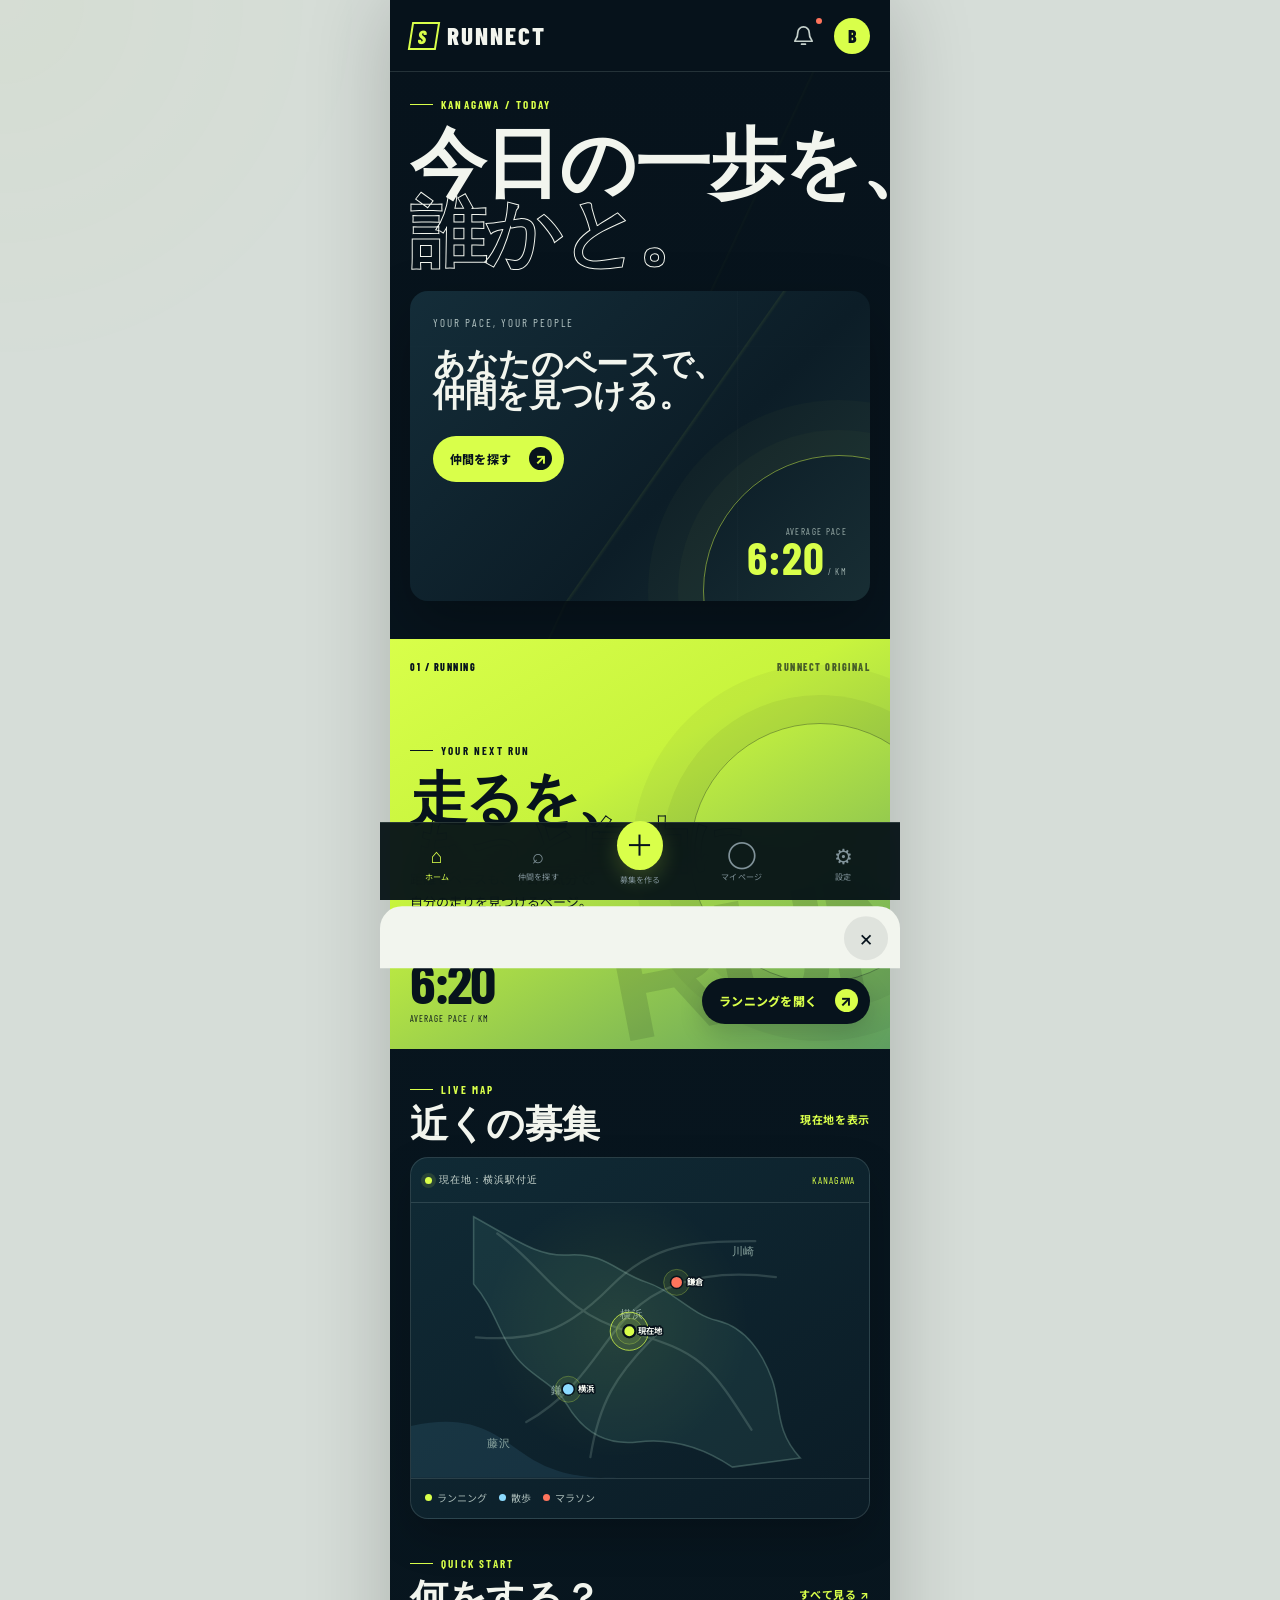
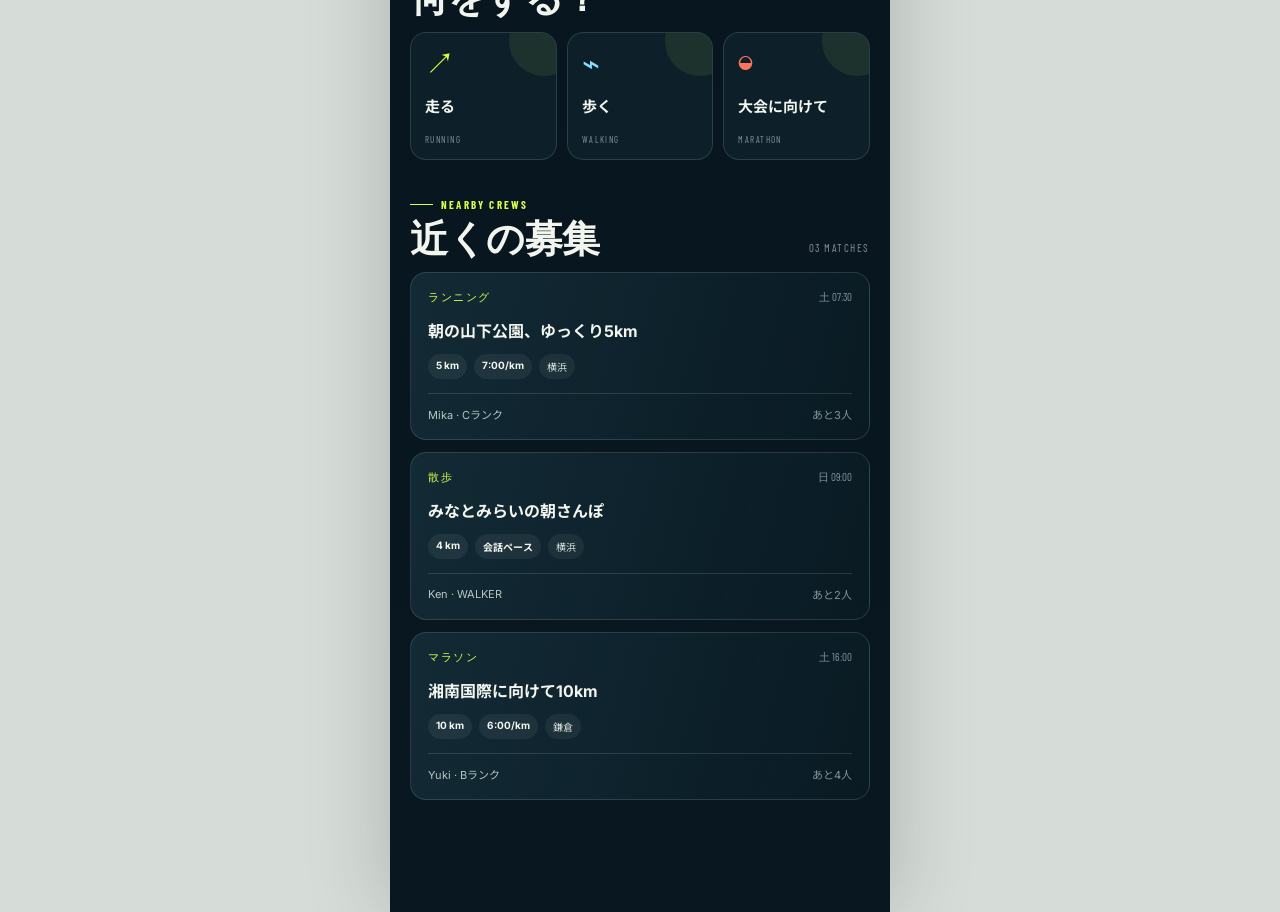
==== commit 78b6e295: "Publish dedicated RUNNECT running page" ====
--- a/stride/index.html
+++ b/stride/index.html
@@ -30,11 +30,20 @@
             <div class="hero-metric"><span>AVERAGE PACE</span><strong>6:20</strong><small>/ KM</small></div>
           </div>
 
+          <section class="run-launch" aria-labelledby="run-launch-title"><div class="run-launch-glow"></div><div class="run-launch-top"><span>01 / RUNNING</span><span>RUNNECT ORIGINAL</span></div><div class="run-launch-copy"><p class="eyebrow"><span class="eyebrow-line"></span> YOUR NEXT RUN</p><h2 id="run-launch-title">走るを、<br /><em>もっと自由に。</em></h2><p>距離もペースも、今日の気分で。<br />自分の走りを見つけるページ。</p></div><div class="run-launch-bottom"><div><strong>6:20</strong><span>AVERAGE PACE / KM</span></div><button class="primary-button" type="button" data-view="run">ランニングを開く <span>↗</span></button></div></section>
+
           <section class="section-block map-section" aria-labelledby="map-title"><div class="section-heading"><div><p class="eyebrow"><span class="eyebrow-line"></span> LIVE MAP</p><h2 id="map-title">近くの募集</h2></div><button class="text-button" type="button" id="locate-me">現在地を表示</button></div><div class="map-card" data-map><div class="map-toolbar"><span class="map-status"><i></i><span id="location-label">現在地：横浜駅付近</span></span><span class="map-scale">KANAGAWA</span></div><svg class="map-visual" viewBox="0 0 600 360" role="img" aria-label="神奈川県内の募集地点と現在地を示すデモマップ"><path class="map-coast" d="M82 18C140 50 168 71 207 68c48-3 64 24 102 36 35 11 58 42 92 50 41 10 61 47 72 77 12 32 3 67 37 103l-89 12c-43-29-84-38-124-33-43 5-73-16-92-48-17-28-42-35-62-57-25-27-33-70-61-102z"/><path class="map-road" d="M113 40C178 87 196 143 287 169s104 41 159 128M151 287c74-42 95-101 136-142s104-59 191-48M85 176c78 6 119-8 177-67s111-58 189-59M235 333c11-70 32-108 90-164"/><path class="map-water" d="M0 292C82 275 108 302 153 332 188 355 229 362 274 360H0z"/><g class="map-place-labels"><text x="420" y="68">川崎</text><text x="274" y="151">横浜</text><text x="184" y="250">鎌倉</text><text x="100" y="320">藤沢</text></g><g id="map-markers"></g><g id="current-location-marker" class="current-marker" transform="translate(286 168)"><circle class="current-pulse" r="25"/><circle class="current-dot" r="8"/><text x="12" y="4">現在地</text></g></svg><div class="map-legend"><span><i class="legend-dot legend-dot--run"></i>ランニング</span><span><i class="legend-dot legend-dot--walk"></i>散歩</span><span><i class="legend-dot legend-dot--marathon"></i>マラソン</span></div></div></section>
 
-          <section class="section-block quick-section" aria-labelledby="quick-title"><div class="section-heading"><div><p class="eyebrow"><span class="eyebrow-line"></span> QUICK START</p><h2 id="quick-title">何をする？</h2></div><button class="text-button" type="button" data-view="search">すべて見る ↗</button></div><div class="activity-grid"><button class="activity-card activity-card--run" type="button" data-filter-activity="ランニング"><span class="activity-icon">↗</span><b>走る</b><small>RUNNING</small></button><button class="activity-card activity-card--walk" type="button" data-filter-activity="散歩"><span class="activity-icon">⌁</span><b>歩く</b><small>WALKING</small></button><button class="activity-card activity-card--marathon" type="button" data-filter-activity="マラソン"><span class="activity-icon">◒</span><b>大会に向けて</b><small>MARATHON</small></button></div></section>
+          <section class="section-block quick-section" aria-labelledby="quick-title"><div class="section-heading"><div><p class="eyebrow"><span class="eyebrow-line"></span> QUICK START</p><h2 id="quick-title">何をする？</h2></div><button class="text-button" type="button" data-view="search">すべて見る ↗</button></div><div class="activity-grid"><button class="activity-card activity-card--run" type="button" data-view="run"><span class="activity-icon">↗</span><b>走る</b><small>RUNNING</small></button><button class="activity-card activity-card--walk" type="button" data-filter-activity="散歩"><span class="activity-icon">⌁</span><b>歩く</b><small>WALKING</small></button><button class="activity-card activity-card--marathon" type="button" data-filter-activity="マラソン"><span class="activity-icon">◒</span><b>大会に向けて</b><small>MARATHON</small></button></div></section>
 
           <section class="section-block" aria-labelledby="nearby-title"><div class="section-heading"><div><p class="eyebrow"><span class="eyebrow-line"></span> NEARBY CREWS</p><h2 id="nearby-title">近くの募集</h2></div><span class="result-count">03 MATCHES</span></div><div class="listing-stack" id="home-listings"></div></section>
+        </section>
+
+        <section class="view" id="view-run" data-view-panel="run">
+          <div class="run-page-hero"><div class="run-page-lines"></div><div class="run-page-top"><p class="eyebrow"><span class="eyebrow-line"></span> RUNNECT / RUNNING</p><span class="run-page-index">02</span></div><h1>RUN<br /><em>YOUR WAY.</em></h1><p>速くても、ゆっくりでも。<br />走る理由は、あなたの中にある。</p><div class="run-page-pace"><span>YOUR AVERAGE PACE</span><strong>6:20</strong><small>/ KM</small></div></div>
+          <div class="run-page-actions"><button class="primary-button" type="button" data-start-run>測定をはじめる <span>▶</span></button><button class="run-outline-button" type="button" data-run-search>一緒に走る仲間を探す <span>↗</span></button></div>
+          <section class="run-session-card"><div><p class="eyebrow"><span class="eyebrow-line"></span> YOUR RUNNING</p><h2>今日の一歩を<br /><em>記録する。</em></h2></div><div class="run-session-stats"><div><strong id="run-page-km">186</strong><span>KM / MONTH</span></div><div><strong id="run-page-days">12</strong><span>CREW DAYS</span></div></div><p>プロフィールの測定画面で、時間・距離・ペースをリアルタイムに確認できます。</p></section>
+          <section class="run-tips"><p class="eyebrow"><span class="eyebrow-line"></span> SMALL TIPS</p><div class="run-tip-row"><strong>01</strong><span>最初の5分は、会話できるペースで。</span></div><div class="run-tip-row"><strong>02</strong><span>距離よりも、今日走れたことを記録する。</span></div></section>
         </section>
 
         <section class="view" id="view-search" data-view-panel="search">
@@ -50,8 +59,9 @@
 
         <section class="view" id="view-profile" data-view-panel="profile">
           <div class="profile-cover"><div class="profile-cover-lines"></div><p class="eyebrow"><span class="eyebrow-line"></span> MY RUNNECT</p><div class="profile-person"><div class="avatar avatar--large">B</div><div><h1>BEATRICE</h1><p>横浜 / 週2〜3回</p></div></div></div>
-          <div class="profile-rank-card"><div class="profile-rank-copy"><p class="eyebrow">RUNNING RANK</p><h2>Steady<br /><em>RUNNECTR</em></h2><p>自分のペースで、着実に。</p></div><div class="rank-badge rank-badge--profile"><strong>C</strong><span>6:20<br />/ KM</span></div></div>
-          <div class="profile-stats"><div><strong>24</strong><span>JOINED</span></div><div><strong>186</strong><span>KM / MONTH</span></div><div><strong>12</strong><span>CREW DAYS</span></div></div>
+          <div class="profile-rank-card"><div class="profile-rank-copy"><p class="eyebrow">RUNNING RANK</p><h2>Steady<br /><em>RUNNER</em></h2><p>自分のペースで、着実に。</p></div><div class="rank-badge rank-badge--profile"><strong>C</strong><span>6:20<br />/ KM</span></div></div>
+          <div class="profile-stats"><div><strong id="stat-joined">24</strong><span>JOINED</span></div><div><strong id="stat-km">186</strong><span>KM / MONTH</span></div><div><strong id="stat-days">12</strong><span>CREW DAYS</span></div></div>
+          <section class="tracker-card" aria-labelledby="tracker-title"><div class="tracker-heading"><div><p class="eyebrow"><span class="eyebrow-line"></span> RUN MEASUREMENT</p><h2 id="tracker-title">今日のランを<br /><em>測定する。</em></h2></div><span class="tracker-live" id="tracker-live">READY</span></div><div class="tracker-readouts"><div><strong id="tracker-time">00:00</strong><span>TIME</span></div><div><strong id="tracker-distance">0.00</strong><span>KM</span></div><div><strong id="tracker-pace">--:--</strong><span>PACE / KM</span></div></div><div class="tracker-actions"><button class="primary-button" id="tracker-start" type="button">測定を開始 <span>▶</span></button><button class="tracker-secondary" id="tracker-pause" type="button" disabled>一時停止</button><button class="tracker-secondary" id="tracker-finish" type="button" disabled>終了して保存</button></div><p class="tracker-status" id="tracker-status">GPS許可時は現在地を使い、許可されない場合はペースをシミュレーションします。</p></section>
           <section class="section-block profile-goals"><div class="section-heading"><div><p class="eyebrow"><span class="eyebrow-line"></span> MY PREFERENCES</p><h2>探したい仲間</h2></div></div><div class="preference-list"><div><span>活動</span><b>ランニング / 散歩</b></div><div><span>ペース</span><b>ゆっくり〜普通</b></div><div><span>距離</span><b>3〜10 km</b></div></div></section>
         </section>
 
--- a/stride/styles.css
+++ b/stride/styles.css
@@ -13,3 +13,7 @@
 .legal-shell{min-height:100vh}.legal-back{color:var(--lime);font-size:11px;text-decoration:none}.legal-page{padding:34px 22px 80px}.legal-page h1{font-size:clamp(58px,16vw,88px);margin-bottom:22px}.legal-lead{font-size:16px;line-height:1.8;font-weight:700;margin-bottom:18px}.draft-note{padding:14px 15px;border:1px solid rgba(217,255,74,.35);border-radius:12px;color:#cfe0b0;background:rgba(217,255,74,.07);font-size:12px;line-height:1.8}.legal-page h2{font-size:27px;margin:32px 0 10px;color:var(--lime)}.legal-page p{color:#b9c8c2;font-size:13px;line-height:2}.legal-page .legal-updated{border-top:1px solid var(--line);margin-top:35px;padding-top:16px;color:var(--muted);font-family:var(--display);font-size:11px;letter-spacing:.08em}.legal-links{display:flex;flex-wrap:wrap;gap:8px;margin-top:18px}.legal-links a{color:var(--lime);font-size:10px;border:1px solid var(--line);border-radius:999px;padding:8px 10px;text-decoration:none}.settings-row--link{text-decoration:none}
 
 .bell-icon{width:23px;height:23px;display:block;fill:none;stroke:currentColor;stroke-width:1.8;stroke-linecap:round;stroke-linejoin:round}.icon-button .notification-dot{right:4px;top:5px}.nav-item[data-view="settings"]>span{font-family:var(--display);font-size:21px;font-weight:500}
+
+.tracker-card{margin:0 0 38px;padding:20px;border:1px solid var(--line);border-radius:18px;background:linear-gradient(135deg,#142e39,#0b1c25);box-shadow:var(--shadow)}.tracker-heading{display:flex;align-items:flex-start;justify-content:space-between;gap:12px}.tracker-heading .eyebrow{margin-bottom:10px}.tracker-heading h2{font-size:31px;line-height:.95}.tracker-live{color:var(--lime);font-family:var(--display);font-size:10px;letter-spacing:.14em;padding-top:4px;white-space:nowrap}.tracker-readouts{display:grid;grid-template-columns:1.2fr 1fr 1fr;gap:1px;margin:18px 0;background:var(--line);border:1px solid var(--line);border-radius:13px;overflow:hidden}.tracker-readouts div{padding:13px 8px;background:rgba(7,19,28,.72);text-align:center}.tracker-readouts strong{display:block;color:var(--lime);font-family:var(--display);font-size:24px;line-height:1}.tracker-readouts span{display:block;color:var(--muted);font-family:var(--display);font-size:9px;letter-spacing:.1em;margin-top:6px}.tracker-actions{display:grid;grid-template-columns:1.25fr .85fr 1fr;gap:7px}.tracker-actions .primary-button{justify-content:space-between;padding-left:13px;padding-right:8px}.tracker-secondary{min-height:var(--touch);border:1px solid var(--line);border-radius:999px;background:rgba(255,255,255,.05);color:#b7c8c3;font-size:10px;font-weight:700;padding:0 8px}.tracker-secondary:disabled{opacity:.35;cursor:not-allowed}.tracker-status{color:var(--muted);font-size:10px;line-height:1.65;margin:13px 0 0}.settings-row--link{display:flex}@media(max-width:360px){.tracker-card{padding:16px}.tracker-actions{grid-template-columns:1fr 1fr}.tracker-actions .primary-button{grid-column:1/-1}.tracker-readouts strong{font-size:21px}}
+
+.run-launch{position:relative;min-height:410px;display:flex;flex-direction:column;justify-content:space-between;overflow:hidden;margin:38px -20px 0;padding:22px 20px 25px;background:linear-gradient(150deg,#d9ff4a 0%,#c8f43d 38%,#5c9c61 100%);color:var(--ink)}.run-launch:after{content:'RUN';position:absolute;right:-28px;bottom:35px;color:rgba(7,19,28,.12);font-family:var(--display);font-size:170px;font-weight:900;line-height:.7;letter-spacing:-.08em;transform:rotate(-11deg)}.run-launch-glow{position:absolute;width:260px;height:260px;right:-45px;top:84px;border:1px solid rgba(7,19,28,.35);border-radius:50%;box-shadow:0 0 0 28px rgba(7,19,28,.05),0 0 0 58px rgba(7,19,28,.04)}.run-launch-top,.run-page-top{display:flex;justify-content:space-between;position:relative;z-index:1;font-family:var(--display);font-size:10px;letter-spacing:.15em;font-weight:800}.run-launch-top span:last-child{opacity:.65}.run-launch-copy{position:relative;z-index:1;margin-top:40px}.run-launch-copy .eyebrow{color:var(--ink)}.run-launch-copy .eyebrow-line{background:var(--ink)}.run-launch h2{font-size:58px;line-height:.82;letter-spacing:-.05em}.run-launch h2 em{-webkit-text-stroke:1px var(--ink)}.run-launch-copy p:last-child{font-size:13px;line-height:1.8}.run-launch-bottom{position:relative;z-index:1;display:flex;align-items:flex-end;justify-content:space-between;gap:12px}.run-launch-bottom strong{display:block;font-family:var(--display);font-size:58px;line-height:.78;letter-spacing:-.04em}.run-launch-bottom div span{display:block;font-family:var(--display);font-size:9px;letter-spacing:.12em;margin-top:9px}.run-launch .primary-button{background:var(--ink);color:var(--lime);box-shadow:0 10px 25px rgba(7,19,28,.18)}.run-launch .primary-button span{background:var(--lime);color:var(--ink)}.run-page-hero{position:relative;min-height:500px;margin:-26px -20px 0;padding:28px 20px 25px;overflow:hidden;background:linear-gradient(155deg,#172e38 0%,#0a1b25 58%,#d9ff4a 58.2%,#b9df3a 100%);color:var(--paper)}.run-page-hero:after{content:'';position:absolute;width:470px;height:470px;right:-260px;bottom:-235px;border:1px solid rgba(7,19,28,.48);border-radius:50%;box-shadow:0 0 0 35px rgba(7,19,28,.1),0 0 0 76px rgba(7,19,28,.08)}.run-page-lines{position:absolute;inset:0;opacity:.22;background:linear-gradient(122deg,transparent 0 40%,var(--lime) 40.4%,transparent 41%),linear-gradient(82deg,transparent 0 68%,rgba(255,255,255,.32) 68.2%,transparent 68.7%)}.run-page-top,.run-page-hero h1,.run-page-hero>p,.run-page-pace{position:relative;z-index:1}.run-page-index{color:var(--lime)}.run-page-hero h1{font-size:clamp(78px,22vw,128px);line-height:.76;letter-spacing:-.07em;margin:125px 0 22px}.run-page-hero h1 em{-webkit-text-stroke:1px var(--paper)}.run-page-hero>p{font-size:14px;line-height:1.8}.run-page-pace{position:absolute;left:20px;bottom:28px;color:var(--ink)}.run-page-pace span{display:block;font-family:var(--display);font-size:10px;letter-spacing:.14em}.run-page-pace strong{font-family:var(--display);font-size:72px;line-height:.8;letter-spacing:-.06em}.run-page-pace small{font-family:var(--display);font-size:11px;letter-spacing:.12em}.run-page-actions{display:grid;grid-template-columns:1fr;gap:9px;margin:22px 0 38px}.run-page-actions .primary-button{justify-content:space-between;padding-left:20px}.run-outline-button{display:flex;align-items:center;justify-content:space-between;min-height:var(--touch);padding:0 17px;border:1px solid var(--lime);border-radius:999px;background:transparent;color:var(--lime);font-size:12px;font-weight:800}.run-session-card{padding:22px 20px;border-radius:18px;background:var(--lime);color:var(--ink);margin-bottom:38px}.run-session-card h2{font-size:37px}.run-session-card h2 em{-webkit-text-stroke:1px var(--ink)}.run-session-card>p{font-size:11px;line-height:1.7;margin:16px 0 0}.run-session-stats{display:grid;grid-template-columns:1fr 1fr;gap:1px;margin-top:20px;background:rgba(7,19,28,.18)}.run-session-stats div{padding:13px 8px;background:rgba(217,255,74,.65)}.run-session-stats strong{display:block;font-family:var(--display);font-size:32px;line-height:1}.run-session-stats span{font-family:var(--display);font-size:9px;letter-spacing:.1em}.run-tips{margin-bottom:25px}.run-tip-row{display:flex;align-items:center;gap:14px;border-top:1px solid var(--line);padding:16px 0;font-size:12px}.run-tip-row strong{color:var(--lime);font-family:var(--display);font-size:14px}.run-tip-row span{color:#b8c8c3}@media(min-width:700px){.run-launch{margin-left:-35px;margin-right:-35px;padding-left:35px;padding-right:35px}.run-page-hero{margin-left:-35px;margin-right:-35px;padding-left:35px;padding-right:35px}.run-page-pace{left:35px}}@media(max-width:360px){.run-launch{min-height:390px}.run-launch h2{font-size:50px}.run-launch-bottom strong{font-size:48px}.run-page-hero{min-height:460px}.run-page-hero h1{margin-top:100px;font-size:74px}}
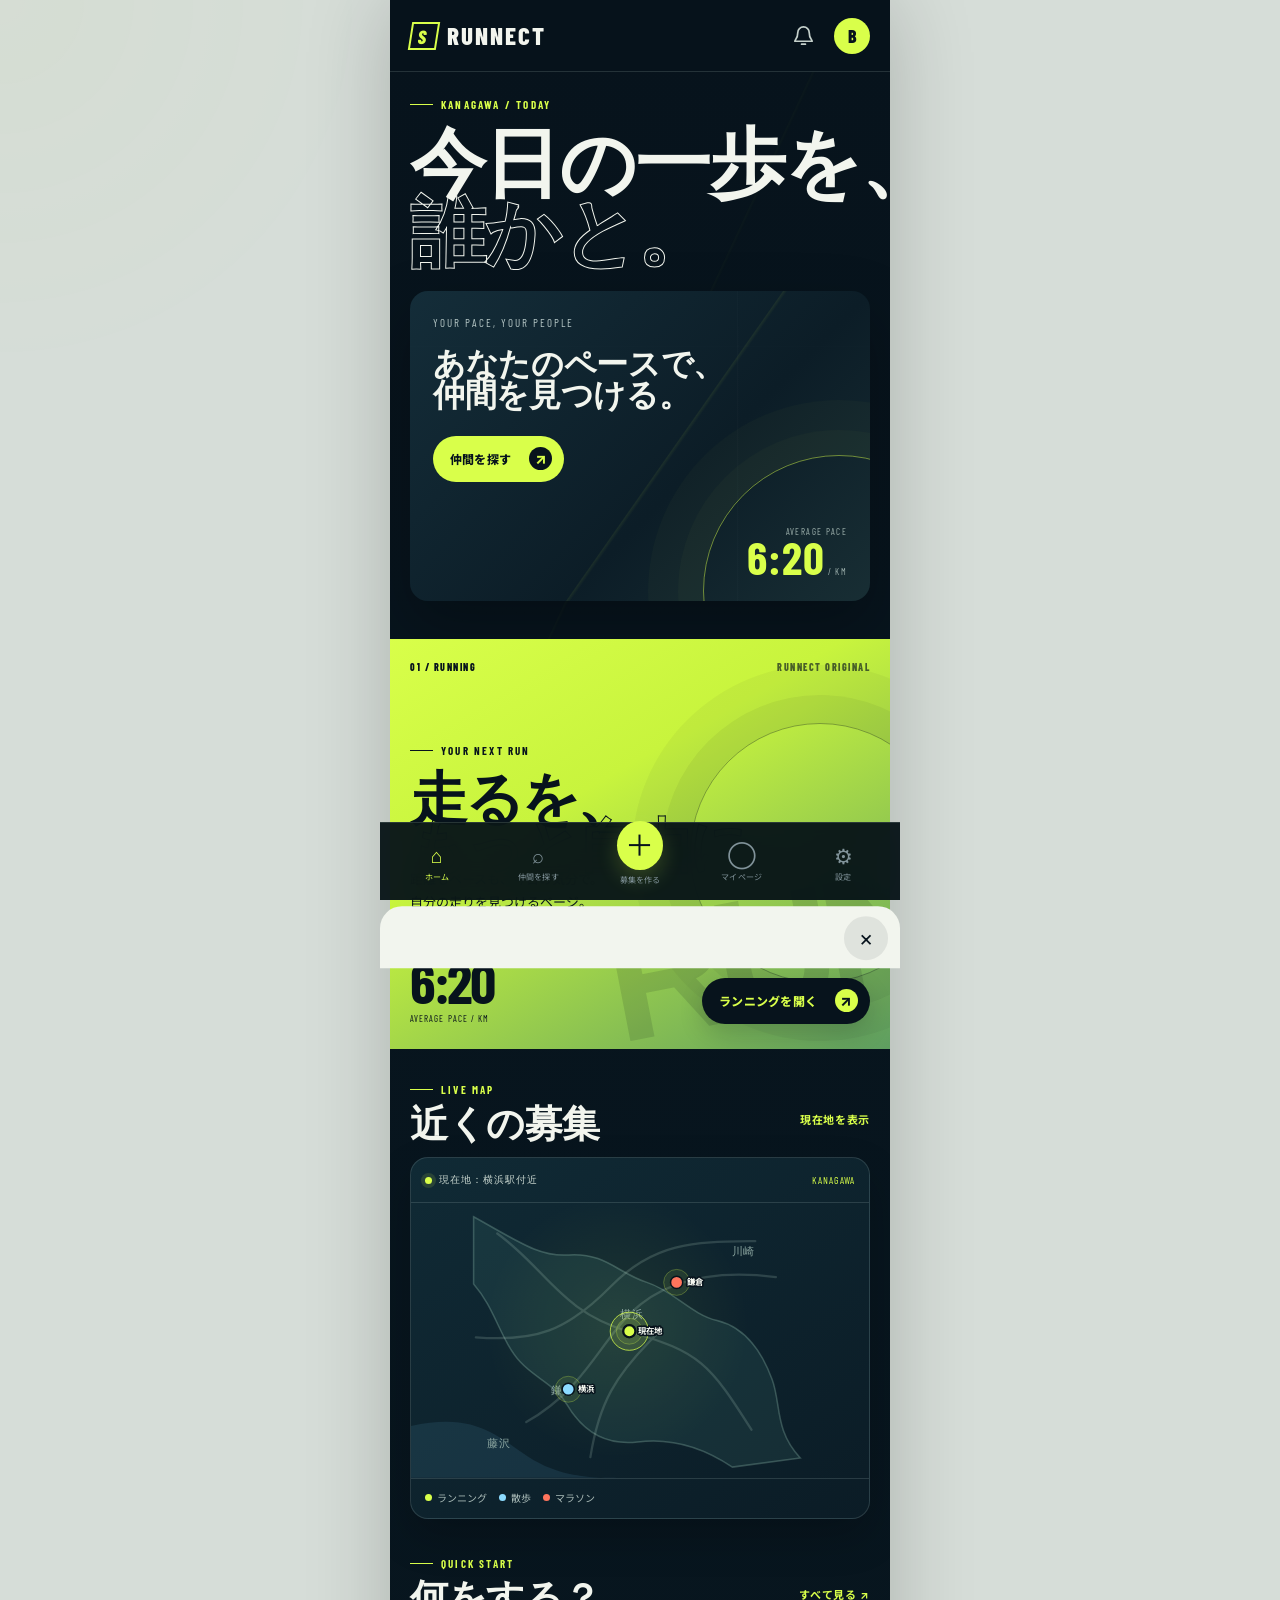
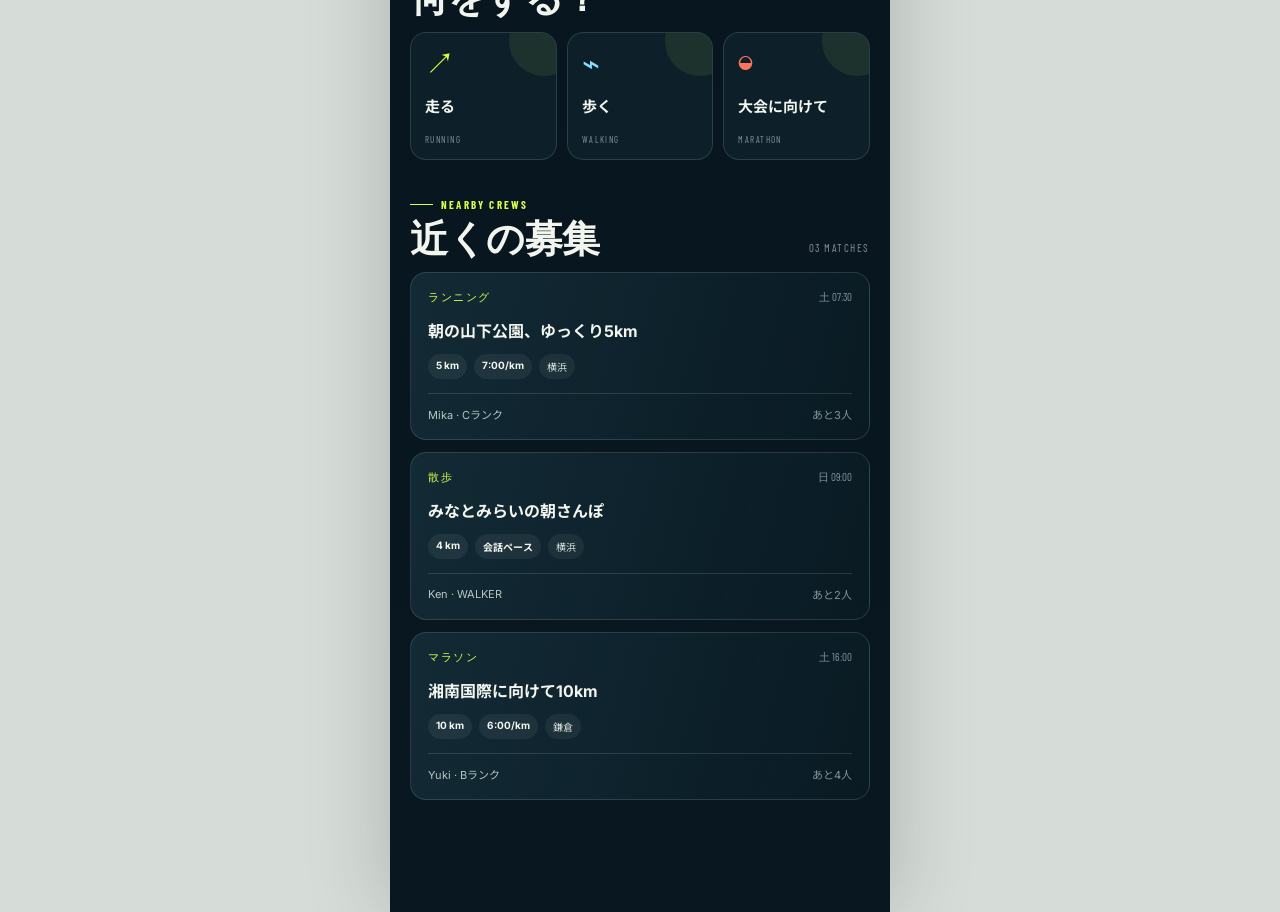
==== commit f0999389: "Add RUNNECT notification dropdown" ====
--- a/stride/index.html
+++ b/stride/index.html
@@ -15,7 +15,7 @@
     <div class="app-shell">
       <header class="app-header">
         <a class="wordmark" href="#home" aria-label="RUNNECT ホーム"><span class="wordmark-mark">S</span><span>RUNNECT</span></a>
-        <div class="header-actions"><button class="icon-button" type="button" aria-label="通知"><span class="notification-dot"></span><svg class="bell-icon" viewBox="0 0 24 24" aria-hidden="true"><path d="M18 9a6 6 0 0 0-12 0c0 7-3 7-3 9h18c0-2-3-2-3-9M10 21h4" /></svg></button><button class="avatar avatar--small" type="button" data-view="profile" aria-label="マイページ">B</button></div>
+        <div class="header-actions"><button class="icon-button" id="notification-button" type="button" aria-label="通知" aria-expanded="false" aria-controls="notification-panel"><span class="notification-dot" hidden></span><svg class="bell-icon" viewBox="0 0 24 24" aria-hidden="true"><path d="M18 9a6 6 0 0 0-12 0c0 7-3 7-3 9h18c0-2-3-2-3-9M10 21h4" /></svg></button><button class="avatar avatar--small" type="button" data-view="profile" aria-label="マイページ">B</button><div class="notification-panel" id="notification-panel" hidden><div class="notification-panel-head"><div><p class="eyebrow"><span class="eyebrow-line"></span> INBOX</p><h2>通知</h2></div><span class="notification-count" id="notification-count">0</span></div><div class="notification-list" id="notification-list"></div></div></div>
       </header>
 
       <main>
--- a/stride/styles.css
+++ b/stride/styles.css
@@ -17,3 +17,34 @@
 .tracker-card{margin:0 0 38px;padding:20px;border:1px solid var(--line);border-radius:18px;background:linear-gradient(135deg,#142e39,#0b1c25);box-shadow:var(--shadow)}.tracker-heading{display:flex;align-items:flex-start;justify-content:space-between;gap:12px}.tracker-heading .eyebrow{margin-bottom:10px}.tracker-heading h2{font-size:31px;line-height:.95}.tracker-live{color:var(--lime);font-family:var(--display);font-size:10px;letter-spacing:.14em;padding-top:4px;white-space:nowrap}.tracker-readouts{display:grid;grid-template-columns:1.2fr 1fr 1fr;gap:1px;margin:18px 0;background:var(--line);border:1px solid var(--line);border-radius:13px;overflow:hidden}.tracker-readouts div{padding:13px 8px;background:rgba(7,19,28,.72);text-align:center}.tracker-readouts strong{display:block;color:var(--lime);font-family:var(--display);font-size:24px;line-height:1}.tracker-readouts span{display:block;color:var(--muted);font-family:var(--display);font-size:9px;letter-spacing:.1em;margin-top:6px}.tracker-actions{display:grid;grid-template-columns:1.25fr .85fr 1fr;gap:7px}.tracker-actions .primary-button{justify-content:space-between;padding-left:13px;padding-right:8px}.tracker-secondary{min-height:var(--touch);border:1px solid var(--line);border-radius:999px;background:rgba(255,255,255,.05);color:#b7c8c3;font-size:10px;font-weight:700;padding:0 8px}.tracker-secondary:disabled{opacity:.35;cursor:not-allowed}.tracker-status{color:var(--muted);font-size:10px;line-height:1.65;margin:13px 0 0}.settings-row--link{display:flex}@media(max-width:360px){.tracker-card{padding:16px}.tracker-actions{grid-template-columns:1fr 1fr}.tracker-actions .primary-button{grid-column:1/-1}.tracker-readouts strong{font-size:21px}}
 
 .run-launch{position:relative;min-height:410px;display:flex;flex-direction:column;justify-content:space-between;overflow:hidden;margin:38px -20px 0;padding:22px 20px 25px;background:linear-gradient(150deg,#d9ff4a 0%,#c8f43d 38%,#5c9c61 100%);color:var(--ink)}.run-launch:after{content:'RUN';position:absolute;right:-28px;bottom:35px;color:rgba(7,19,28,.12);font-family:var(--display);font-size:170px;font-weight:900;line-height:.7;letter-spacing:-.08em;transform:rotate(-11deg)}.run-launch-glow{position:absolute;width:260px;height:260px;right:-45px;top:84px;border:1px solid rgba(7,19,28,.35);border-radius:50%;box-shadow:0 0 0 28px rgba(7,19,28,.05),0 0 0 58px rgba(7,19,28,.04)}.run-launch-top,.run-page-top{display:flex;justify-content:space-between;position:relative;z-index:1;font-family:var(--display);font-size:10px;letter-spacing:.15em;font-weight:800}.run-launch-top span:last-child{opacity:.65}.run-launch-copy{position:relative;z-index:1;margin-top:40px}.run-launch-copy .eyebrow{color:var(--ink)}.run-launch-copy .eyebrow-line{background:var(--ink)}.run-launch h2{font-size:58px;line-height:.82;letter-spacing:-.05em}.run-launch h2 em{-webkit-text-stroke:1px var(--ink)}.run-launch-copy p:last-child{font-size:13px;line-height:1.8}.run-launch-bottom{position:relative;z-index:1;display:flex;align-items:flex-end;justify-content:space-between;gap:12px}.run-launch-bottom strong{display:block;font-family:var(--display);font-size:58px;line-height:.78;letter-spacing:-.04em}.run-launch-bottom div span{display:block;font-family:var(--display);font-size:9px;letter-spacing:.12em;margin-top:9px}.run-launch .primary-button{background:var(--ink);color:var(--lime);box-shadow:0 10px 25px rgba(7,19,28,.18)}.run-launch .primary-button span{background:var(--lime);color:var(--ink)}.run-page-hero{position:relative;min-height:500px;margin:-26px -20px 0;padding:28px 20px 25px;overflow:hidden;background:linear-gradient(155deg,#172e38 0%,#0a1b25 58%,#d9ff4a 58.2%,#b9df3a 100%);color:var(--paper)}.run-page-hero:after{content:'';position:absolute;width:470px;height:470px;right:-260px;bottom:-235px;border:1px solid rgba(7,19,28,.48);border-radius:50%;box-shadow:0 0 0 35px rgba(7,19,28,.1),0 0 0 76px rgba(7,19,28,.08)}.run-page-lines{position:absolute;inset:0;opacity:.22;background:linear-gradient(122deg,transparent 0 40%,var(--lime) 40.4%,transparent 41%),linear-gradient(82deg,transparent 0 68%,rgba(255,255,255,.32) 68.2%,transparent 68.7%)}.run-page-top,.run-page-hero h1,.run-page-hero>p,.run-page-pace{position:relative;z-index:1}.run-page-index{color:var(--lime)}.run-page-hero h1{font-size:clamp(78px,22vw,128px);line-height:.76;letter-spacing:-.07em;margin:125px 0 22px}.run-page-hero h1 em{-webkit-text-stroke:1px var(--paper)}.run-page-hero>p{font-size:14px;line-height:1.8}.run-page-pace{position:absolute;left:20px;bottom:28px;color:var(--ink)}.run-page-pace span{display:block;font-family:var(--display);font-size:10px;letter-spacing:.14em}.run-page-pace strong{font-family:var(--display);font-size:72px;line-height:.8;letter-spacing:-.06em}.run-page-pace small{font-family:var(--display);font-size:11px;letter-spacing:.12em}.run-page-actions{display:grid;grid-template-columns:1fr;gap:9px;margin:22px 0 38px}.run-page-actions .primary-button{justify-content:space-between;padding-left:20px}.run-outline-button{display:flex;align-items:center;justify-content:space-between;min-height:var(--touch);padding:0 17px;border:1px solid var(--lime);border-radius:999px;background:transparent;color:var(--lime);font-size:12px;font-weight:800}.run-session-card{padding:22px 20px;border-radius:18px;background:var(--lime);color:var(--ink);margin-bottom:38px}.run-session-card h2{font-size:37px}.run-session-card h2 em{-webkit-text-stroke:1px var(--ink)}.run-session-card>p{font-size:11px;line-height:1.7;margin:16px 0 0}.run-session-stats{display:grid;grid-template-columns:1fr 1fr;gap:1px;margin-top:20px;background:rgba(7,19,28,.18)}.run-session-stats div{padding:13px 8px;background:rgba(217,255,74,.65)}.run-session-stats strong{display:block;font-family:var(--display);font-size:32px;line-height:1}.run-session-stats span{font-family:var(--display);font-size:9px;letter-spacing:.1em}.run-tips{margin-bottom:25px}.run-tip-row{display:flex;align-items:center;gap:14px;border-top:1px solid var(--line);padding:16px 0;font-size:12px}.run-tip-row strong{color:var(--lime);font-family:var(--display);font-size:14px}.run-tip-row span{color:#b8c8c3}@media(min-width:700px){.run-launch{margin-left:-35px;margin-right:-35px;padding-left:35px;padding-right:35px}.run-page-hero{margin-left:-35px;margin-right:-35px;padding-left:35px;padding-right:35px}.run-page-pace{left:35px}}@media(max-width:360px){.run-launch{min-height:390px}.run-launch h2{font-size:50px}.run-launch-bottom strong{font-size:48px}.run-page-hero{min-height:460px}.run-page-hero h1{margin-top:100px;font-size:74px}}
+
+.header-actions { position: relative; }
+.notification-panel {
+  position: absolute;
+  z-index: 30;
+  top: calc(100% + 14px);
+  right: -8px;
+  width: min(330px, calc(100vw - 32px));
+  padding: 18px;
+  border: 1px solid rgba(255,255,255,.12);
+  border-radius: 20px;
+  background: rgba(19, 23, 25, .98);
+  box-shadow: 0 18px 50px rgba(0,0,0,.42);
+  animation: notification-drop .2s ease-out;
+}
+.notification-panel::before { content: ''; position: absolute; top: -6px; right: 28px; width: 12px; height: 12px; transform: rotate(45deg); border-left: 1px solid rgba(255,255,255,.12); border-top: 1px solid rgba(255,255,255,.12); background: #131719; }
+.notification-panel-head { display: flex; align-items: flex-start; justify-content: space-between; margin-bottom: 14px; }
+.notification-panel-head h2 { margin: 4px 0 0; font-size: 1.25rem; }
+.notification-count { display: grid; place-items: center; min-width: 28px; height: 28px; padding: 0 7px; border-radius: 99px; background: var(--lime); color: #111; font-size: .75rem; font-weight: 900; }
+.notification-list { display: grid; gap: 8px; max-height: 300px; overflow-y: auto; }
+.notification-item { display: grid; grid-template-columns: 18px 1fr; gap: 9px; padding: 12px 10px; border-radius: 13px; background: rgba(255,255,255,.055); }
+.notification-mark { color: var(--lime); font-size: 1.35rem; line-height: .8; }
+.notification-item strong { display: block; font-size: .82rem; }
+.notification-item p { margin: 4px 0; color: var(--muted); font-size: .72rem; line-height: 1.45; }
+.notification-item small { color: rgba(255,255,255,.42); font-size: .65rem; }
+.notification-empty { padding: 22px 8px 14px; text-align: center; }
+.notification-empty-mark { display: grid; place-items: center; width: 42px; height: 42px; margin: 0 auto 11px; border-radius: 50%; background: rgba(205,255,0,.12); color: var(--lime); font-size: 1.2rem; font-weight: 900; }
+.notification-empty strong { display: block; font-size: .86rem; }
+.notification-empty p { margin: 7px 0 0; color: var(--muted); font-size: .72rem; line-height: 1.5; }
+@keyframes notification-drop { from { opacity: 0; transform: translateY(-5px) scale(.98); } to { opacity: 1; transform: translateY(0) scale(1); } }
+@media (max-width: 480px) { .notification-panel { right: -10px; } }
